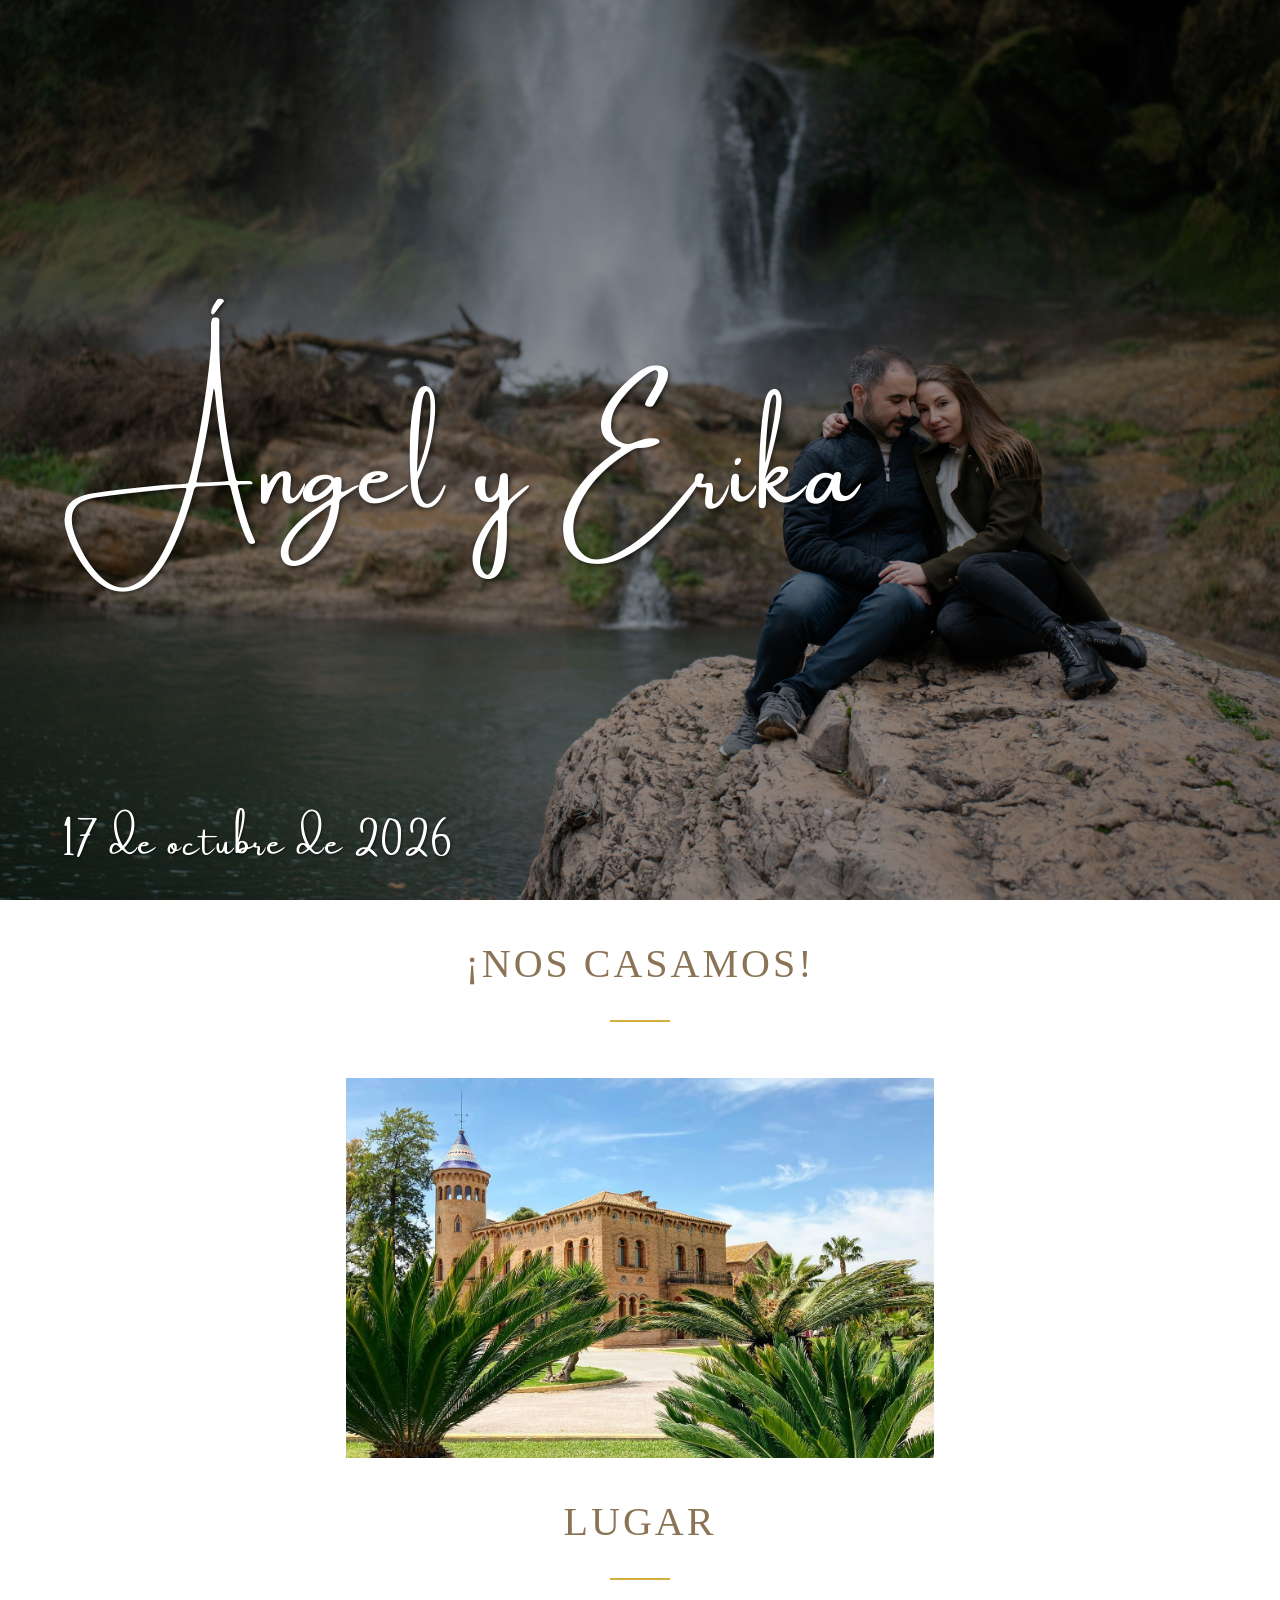
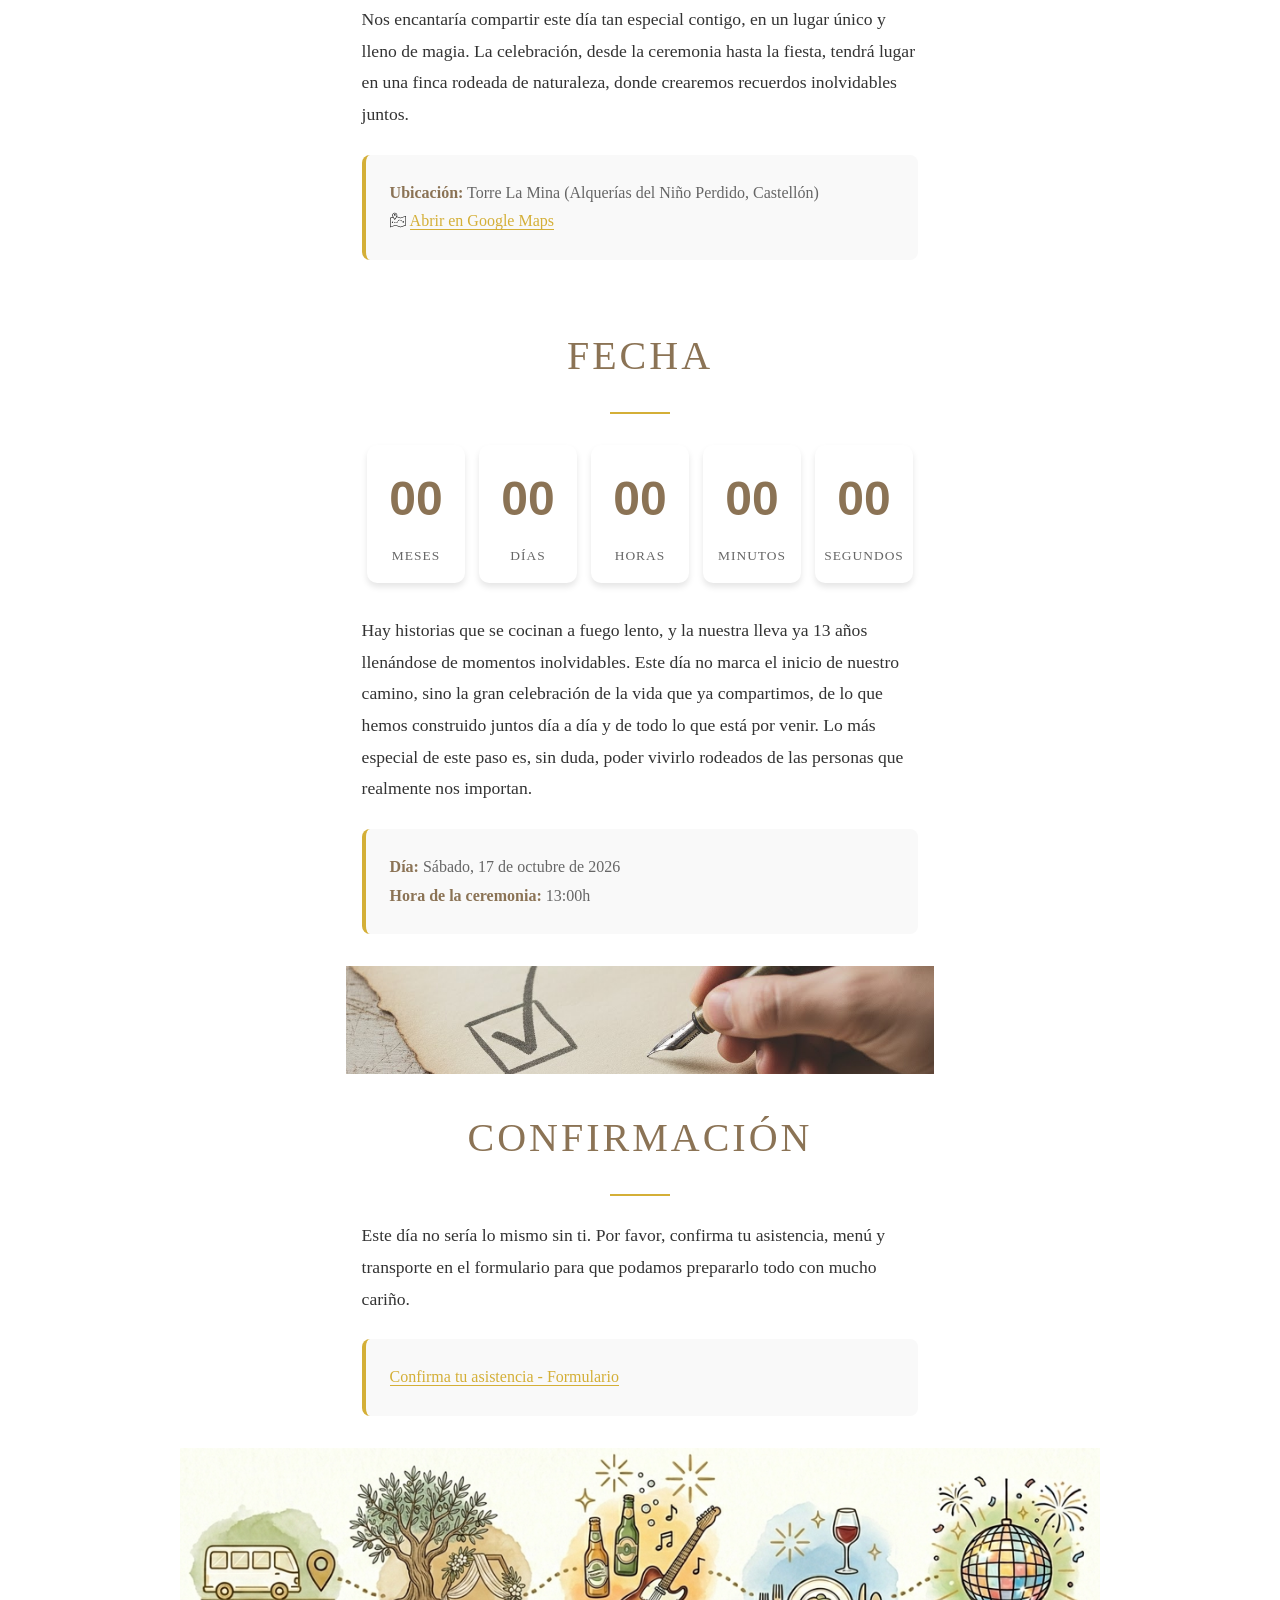
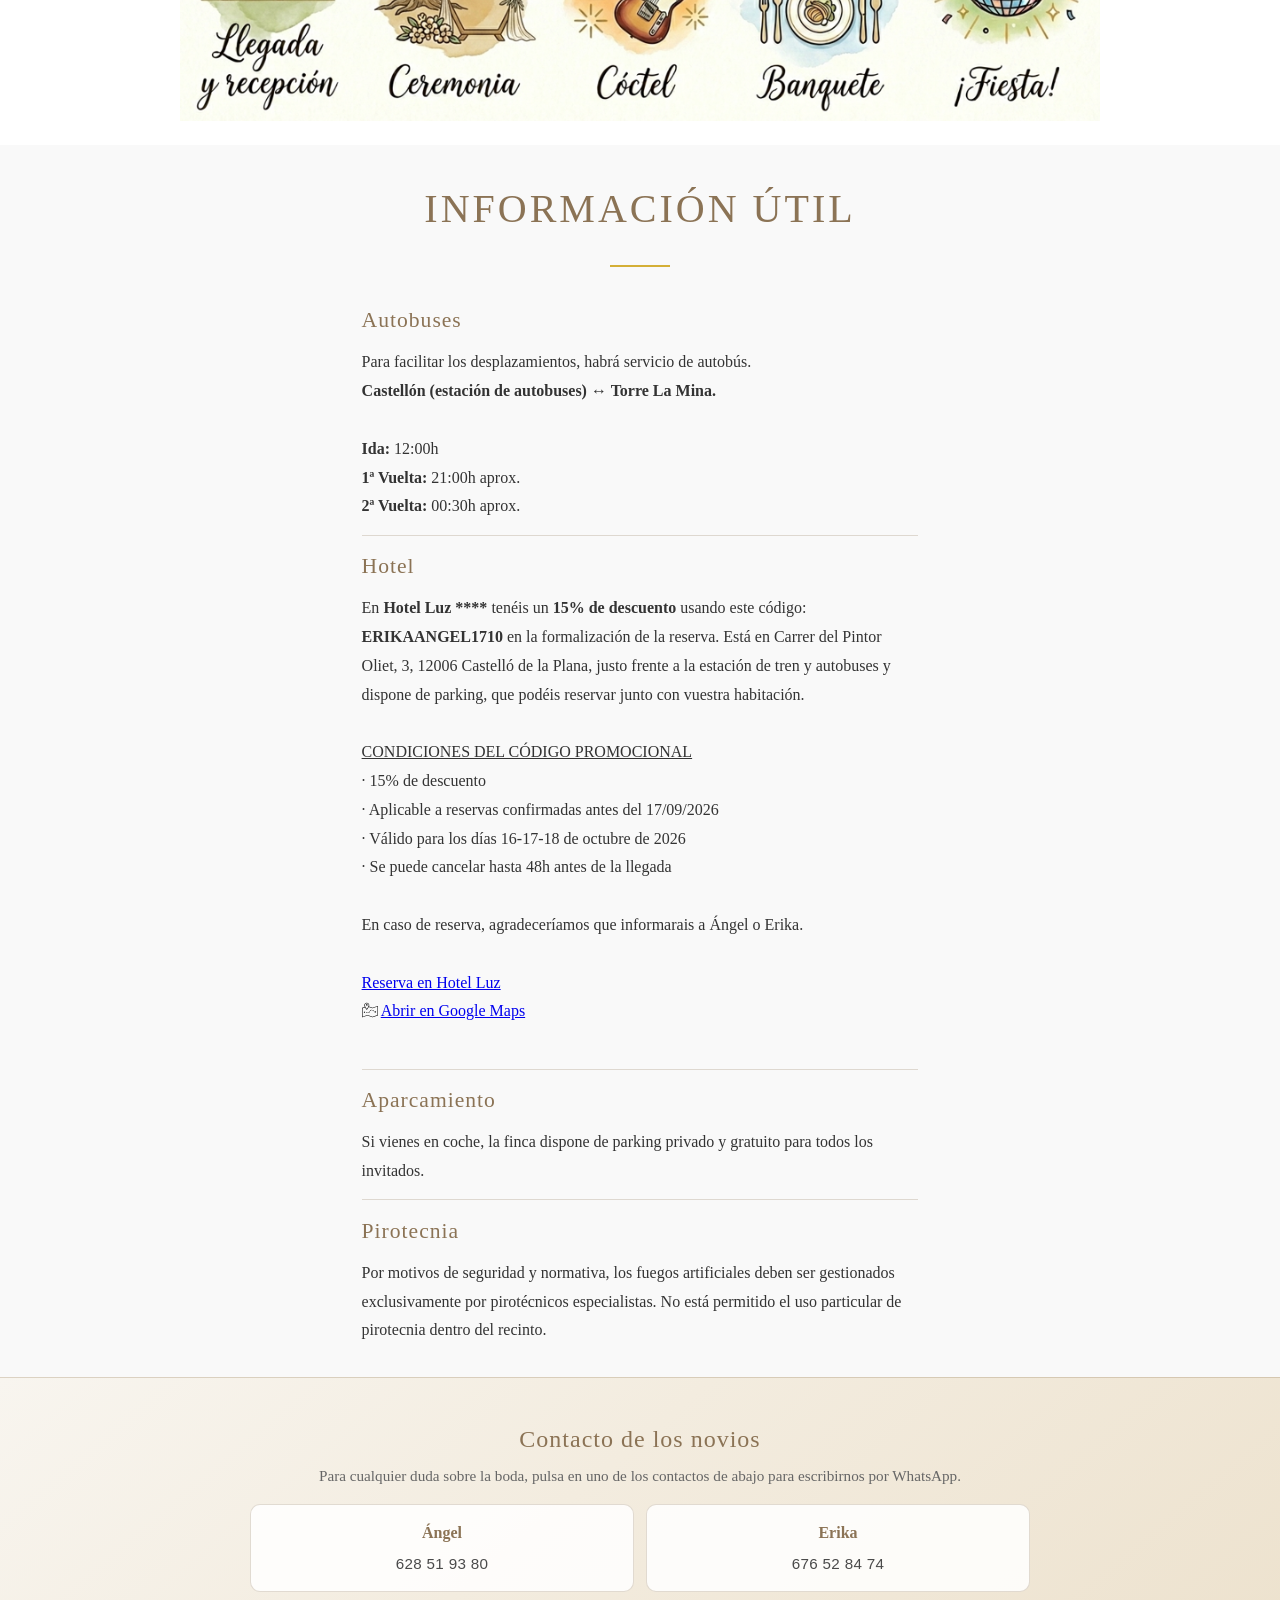
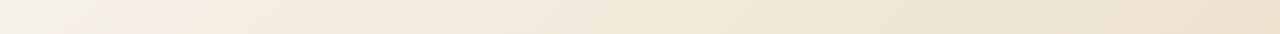
==== index.html @ aa4630d5 "Add agenda image section to index.html, update styles for layout consistency, and include new image " ====
<!DOCTYPE html>
<html lang="es">
<head>
    <meta charset="UTF-8">
    <meta name="viewport" content="width=device-width, initial-scale=1.0">
    <meta name="description" content="Boda de Ángel y Erika - 17 de octubre de 2026">
    <title>Ángel y Erika - Nuestra Boda</title>
    <link rel="stylesheet" href="styles.css">
    <meta name="robots" content="noindex, nofollow">
</head>
<body>
    <!-- Pantalla de bienvenida (solo móviles) -->
    <div id="welcome-overlay" role="presentation" aria-label="Abrir invitación">
        <div class="welcome-book">
            <div class="welcome-book-left"></div>
            <div class="welcome-book-right"></div>
            <div class="welcome-book-hint">Toca para abrir</div>
            <div class="welcome-tap-indicator" aria-hidden="true">
                <span class="welcome-tap-indicator-icon">☝</span>
            </div>
        </div>
    </div>

    <!-- Cabecera con foto de novios -->
    <header class="hero">
        <div class="hero-image">
            <div class="hero-overlay"></div>
            <div class="hero-content">
                <h1 class="hero-names">Ángel y Erika</h1>
                <p class="hero-date">17 de octubre de 2026</p>
            </div>
        </div>
    </header>

    <section class="info-section centered-section">
        <div class="section-content">
            <h2 class="section-title">¡NOS CASAMOS!</h2>
            <hr class="section-divider">
        </div>
    </section>

    <!-- Imagen del lugar bajo el contador -->
    <section class="standalone-image-section">
        <div class="section-image">
            <img src="images/lugar.jpg" alt="Lugar de la celebración">
        </div>
    </section>

    <!-- Sección Lugar -->
    <section class="info-section centered-section">
        <div class="section-content">
            <h2 class="section-title">Lugar</h2>
            <hr class="section-divider">
            <p class="section-text">
                Nos encantaría compartir este día tan especial contigo, en un lugar único y lleno de magia. 
                La celebración, desde la ceremonia hasta la fiesta, tendrá lugar en una finca rodeada de naturaleza, donde crearemos 
                recuerdos inolvidables juntos.
            </p>
            <p class="section-details">
                <strong>Ubicación:</strong> Torre La Mina (Alquerías del Niño Perdido, Castellón)<br>
                <img src="images/ubi_icon.svg" alt="Cómo llegar" class="map-icon"> <a href="https://maps.app.goo.gl/XUp2CwsWqKUNVGP26" target="_blank" rel="noopener noreferrer" class="map-link">Abrir en Google Maps</a>
            </p>
        </div>
    </section>

    <!-- Sección Fecha -->
    <section class="info-section reverse centered-section">
        <div class="section-content">
            <h2 class="section-title">Fecha</h2>
            <hr class="section-divider">
            <div class="countdown-section">
                <div class="countdown-container">
                    <div class="countdown-item">
                        <span class="countdown-number" id="months">00</span>
                        <span class="countdown-label">Meses</span>
                    </div>
                    <div class="countdown-item">
                        <span class="countdown-number" id="days">00</span>
                        <span class="countdown-label">Días</span>
                    </div>
                    <div class="countdown-item">
                        <span class="countdown-number" id="hours">00</span>
                        <span class="countdown-label">Horas</span>
                    </div>
                    <div class="countdown-item">
                        <span class="countdown-number" id="minutes">00</span>
                        <span class="countdown-label">Minutos</span>
                    </div>
                    <div class="countdown-item">
                        <span class="countdown-number" id="seconds">00</span>
                        <span class="countdown-label">Segundos</span>
                    </div>
                </div>
            </div>
            <p class="section-text">
                Hay historias que se cocinan a fuego lento, y la nuestra lleva ya 13 años llenándose de momentos inolvidables. Este día no marca el inicio de nuestro camino, sino la gran celebración de la vida que ya compartimos, de lo que hemos construido juntos día a día y de todo lo que está por venir. Lo más especial de este paso es, sin duda, poder vivirlo rodeados de las personas que realmente nos importan.
            </p>
            <p class="section-details">
                <strong>Día:</strong> Sábado, 17 de octubre de 2026<br>
                <strong>Hora de la ceremonia:</strong> 13:00h<br>
            </p>
        </div>
    </section>

    <!-- Banner de confirmación -->
    <section class="confirm-banner-section">
        <div class="confirm-banner-image">
            <img src="images/confirmacion.jpg" alt="Imagen de confirmación">
        </div>
    </section>

    <!-- Sección Confirmación -->
    <section class="info-section centered-section">
        <div class="section-content">
            <h2 class="section-title">Confirmación</h2>
            <hr class="section-divider">
            <p class="section-text">Este día no sería lo mismo sin ti. Por favor, confirma tu asistencia, menú y transporte en el formulario para que podamos prepararlo todo con mucho cariño.
            </p>
            <p class="section-details">
                <a href="https://forms.gle/J6Jb4pnh2gLP8Bbu5" target="_blank" rel="noopener noreferrer" class="form-link">Confirma tu asistencia - Formulario</a><br>
            </p>
        </div>
    </section>

    <section class="agenda-image-section">
        <div class="agenda-image-wrapper">
            <img src="images/agenda-del-dia-resized.png" alt="Agenda del día de la boda">
        </div>
    </section>

    <!-- Sección Información Útil -->
    <section class="info-section reverse info-useful-section centered-section">
        <div class="section-content">
            <h2 class="section-title">Información Útil</h2>
            <hr class="section-divider">
            <div class="info-useful-container">
                <div class="info-useful-list">
                    <div class="info-useful-item">
                        <h3 class="info-useful-title">Autobuses</h3>
                        <p class="info-useful-text">
                            Para facilitar los desplazamientos, habrá servicio de autobús.<br>
                            <strong>Castellón (estación de autobuses) ↔ Torre La Mina.</strong><br>
                            <br>
                            <strong>Ida:</strong> 12:00h<br>
                            <strong>1ª Vuelta:</strong> 21:00h aprox.<br>
                            <strong>2ª Vuelta:</strong> 00:30h aprox.
                        </p>
                    </div>
                    <div class="info-useful-item">
                        <h3 class="info-useful-title">Hotel</h3>
                        <p class="info-useful-text">
                            En <strong>Hotel Luz ****</strong> tenéis un <strong>15% de descuento</strong> usando este código: <strong>ERIKAANGEL1710</strong> en la formalización de la reserva. Está en Carrer del Pintor Oliet, 3, 12006 Castelló de la Plana, justo frente a la estación de tren y autobuses y dispone de parking, que podéis reservar junto con vuestra habitación.<br><br>
                            <u>CONDICIONES DEL CÓDIGO PROMOCIONAL</u><br>
                            · 15% de descuento<br>
                            · Aplicable a reservas confirmadas antes del 17/09/2026<br>
                            · Válido para los días 16-17-18 de octubre de 2026<br>
                            · Se puede cancelar hasta 48h antes de la llegada<br><br>
                            
                            En caso de reserva, agradeceríamos que informarais a Ángel o Erika.
                            <br><br>
                            <a href="https://www.hotelluz.com/es" target="_blank" rel="noopener noreferrer" class="map-link">Reserva en Hotel Luz</a><br>
                            <img src="images/ubi_icon.svg" alt="Ubicación" class="map-icon"> <a href="https://www.google.com/maps/search/?api=1&amp;query=Hotel+Luz+Castell%C3%B3n" target="_blank" rel="noopener noreferrer" class="map-link">Abrir en Google Maps</a><br><br>
                            
                        </p>
                    </div>
                    <div class="info-useful-item">
                        <h3 class="info-useful-title">Aparcamiento</h3>
                        <p class="info-useful-text">
                            Si vienes en coche, la finca dispone de parking privado y gratuito para todos los invitados.
                        </p>
                    </div>
                    <div class="info-useful-item">
                        <h3 class="info-useful-title">Pirotecnia</h3>
                        <p class="info-useful-text">
                            Por motivos de seguridad y normativa, los fuegos artificiales deben ser gestionados exclusivamente por pirotécnicos especialistas. No está permitido el uso particular de pirotecnia dentro del recinto.
                        </p>
                    </div>
                </div>
            </div>
        </div>
    </section>

    <!-- Sección Regalos -->
    <section class="info-section gifts-section">
        <div class="section-image">
            <img src="images/regalos.jpg" alt="Detalle para los novios">
        </div>
        <div class="section-content">
            <div class="gifts-container">
                <h2 class="section-title">Un detalle</h2>
                <hr class="section-divider">
                <p class="gifts-text">
                    Vuestra presencia es nuestro mayor regalo y lo único que deseamos es celebrar este día con vosotros. 
                    No obstante, si deseáis tener un detalle con nosotros, podéis hacerlo en la siguiente cuenta:
                </p>
                <div class="bank-info">
                    <div class="iban-container">
                        <span class="iban-label">IBAN:</span>
                        <span class="iban-value" id="iban">ES00 0000 0000 0000 0000 0000</span>
                        <button class="copy-btn" id="copyBtn" aria-label="Copiar IBAN al portapapeles">
                            <span class="copy-icon">📋</span>
                            <span class="copy-text">Copiar</span>
                        </button>
                    </div>
                    <p class="copy-feedback" id="copyFeedback"></p>
                </div>
            </div>
        </div>
    </section>

    <!-- Pie de página -->
    <footer class="footer">
        <div class="footer-content">
            <p class="footer-title">Contacto de los novios</p>
            <p class="footer-subtitle">Para cualquier duda sobre la boda, pulsa en uno de los contactos de abajo para escribirnos por WhatsApp.</p>
            <div class="footer-contacts">
                <a class="footer-contact" href="https://wa.me/34628519380" target="_blank" rel="noopener noreferrer" aria-label="Escribir por WhatsApp a Ángel al 628 51 93 80">
                    <span class="footer-contact-name">Ángel</span>
                    <span class="footer-contact-phone">628 51 93 80</span>
                </a>
                <a class="footer-contact" href="https://wa.me/34676528474" target="_blank" rel="noopener noreferrer" aria-label="Escribir por WhatsApp a Erika al 676 52 84 74">
                    <span class="footer-contact-name">Erika</span>
                    <span class="footer-contact-phone">676 52 84 74</span>
                </a>
            </div>
        </div>
    </footer>

    <script src="script.js"></script>
</body>
</html>
---- styles.css ----
@font-face {
    font-family: 'Amsterdam One';
    src: url('fonts/Amsterdam One 400.ttf') format('truetype');
    font-weight: 400;
    font-style: normal;
    font-display: swap;
}

* {
    margin: 0;
    padding: 0;
    box-sizing: border-box;
}

:root {
    --primary-color: #d4af37;
    --secondary-color: #8b7355;
    --text-color: #333;
    --light-text: #666;
    --white: #ffffff;
    --overlay: rgba(0, 0, 0, 0.4);
    --content-region-width: min(46vw, 760px);
}

body {
    font-family: 'Georgia', 'Times New Roman', serif;
    color: var(--text-color);
    line-height: 1.6;
    overflow-x: hidden;
}

/* Hero Section */
.hero {
    width: 100%;
    height: 100vh;
    position: relative;
    overflow: hidden;
}

.hero-image {
    width: 100%;
    height: 100%;
    background-image: url('images/novios2.jpg');
    background-size: cover;
    background-position: center;
    background-repeat: no-repeat;
    position: relative;
    filter: none;
}

.hero-overlay {
    position: absolute;
    top: 0;
    left: 0;
    width: 100%;
    height: 100%;
    background: var(--overlay);
    z-index: 1;
}

.hero-content {
    position: absolute;
    top: 0;
    left: 0;
    width: 100%;
    height: 100%;
    z-index: 2;
    color: var(--white);
}

.hero-names {
    font-family: 'Amsterdam One', 'Georgia', serif;
    font-size: 5rem;
    font-weight: 400;
    letter-spacing: 4px;
    text-transform: none;
    text-shadow: 2px 2px 4px rgba(0, 0, 0, 0.5);
    white-space: nowrap;
    line-height: 1.1;
    /* Centrado vertical, alineado a la izquierda */
    position: absolute;
    top: 50%;
    left: 5%;
    transform: translateY(-50%);
}

.hero-date {
    font-family: 'Amsterdam One', 'Georgia', serif;
    font-size: 2rem;
    letter-spacing: 2px;
    font-weight: 400;
    text-shadow: 1px 1px 3px rgba(0, 0, 0, 0.5);
    line-height: 1.2;
    /* Esquina inferior izquierda */
    position: absolute;
    bottom: 5%;
    left: 5%;
}

/* Countdown Section */
.countdown-section {
    background: var(--white);
    padding: 0.4rem 0.35rem 2rem;
    text-align: center;
}

.countdown-container {
    display: flex;
    justify-content: center;
    align-items: center;
    flex-wrap: wrap;
    gap: 1.5rem;
    max-width: 1200px;
    margin: 0 auto;
}

.countdown-item {
    display: flex;
    flex-direction: column;
    align-items: center;
    min-width: 80px;
    padding: 1rem;
    background: var(--white);
    border-radius: 10px;
    box-shadow: 0 4px 6px rgba(0, 0, 0, 0.1);
}

.countdown-number {
    font-size: 2.5rem;
    font-weight: bold;
    color: var(--secondary-color);
    font-family: 'Arial', sans-serif;
    display: block;
    margin-bottom: 0.5rem;
}

.countdown-label {
    font-size: 0.84rem;
    color: var(--light-text);
    text-transform: uppercase;
    letter-spacing: 1px;
}

.standalone-image-section {
    background: var(--white);
    display: flex;
    justify-content: center;
    padding: 0 1rem;
}

.standalone-image-section .section-image {
    width: min(100%, 920px);
    height: 340px;
}

.agenda-image-section {
    background: var(--white);
    display: flex;
    justify-content: center;
    padding: 0 1rem 1.5rem;
}

.agenda-image-wrapper {
    width: min(100%, 920px);
}

.agenda-image-wrapper img {
    width: 100%;
    height: auto;
    display: block;
}

.confirm-banner-section {
    background: var(--white);
    display: flex;
    justify-content: center;
    padding: 0 1rem;
}

.confirm-banner-image {
    width: min(100%, 920px);
    height: 96px;
    overflow: hidden;
}

.confirm-banner-image img {
    width: 100%;
    height: 100%;
    object-fit: cover;
    object-position: center 54%;
}

/* Info Sections */
.info-section {
    display: flex;
    flex-direction: column;
    min-height: auto;
    background: var(--white);
}

.info-section.reverse {
    /* En móvil queremos siempre imagen primero y texto después.
       El efecto inverso solo se aplicará en pantallas grandes (ver media query). */
    flex-direction: column;
}

.section-image {
    width: 100%;
    height: 400px;
    overflow: hidden;
    position: relative;
}

.section-image img {
    width: 100%;
    height: 100%;
    object-fit: cover;
    transition: transform 0.3s ease;
}

.section-image:hover img {
    transform: scale(1.05);
}

.section-image-fecha {
    width: min(100%, 400px);
    aspect-ratio: 1 / 1;
    height: auto;
    margin: 0 auto;
}

.section-image-fecha img {
    object-position: center bottom;
}

.section-content {
    padding: 1.75rem 1.5rem;
    max-width: 800px;
    margin: 0 auto;
    width: 100%;
}

.centered-section {
    min-height: auto;
}

.centered-section .section-content {
    width: 100%;
    max-width: 920px;
}

.section-divider {
    width: 60px;
    height: 2px;
    border: none;
    background: var(--primary-color);
    margin: 0 auto 1.5rem auto;
}

.section-title {
    font-size: 2.5rem;
    color: var(--secondary-color);
    margin-bottom: 1.5rem;
    text-align: center;
    font-weight: 300;
    letter-spacing: 3px;
    text-transform: uppercase;
}

.section-text {
    font-size: 1.1rem;
    line-height: 1.8;
    color: var(--text-color);
    margin-bottom: 1.5rem;
    text-align: justify;
}

.section-details {
    font-size: 1rem;
    color: var(--light-text);
    line-height: 1.8;
    background: #f9f9f9;
    padding: 1.5rem;
    border-radius: 8px;
    border-left: 4px solid var(--primary-color);
}

.section-details strong {
    color: var(--secondary-color);
}

.section-details .map-link,
.section-details .form-link {
    color: var(--primary-color);
    text-decoration: none;
    font-weight: 500;
    border-bottom: 1px solid var(--primary-color);
    transition: color 0.3s ease, border-color 0.3s ease;
}

.section-details .map-link:hover,
.section-details .form-link:hover {
    color: var(--secondary-color);
    border-bottom-color: var(--secondary-color);
}

.map-icon {
    width: 1em;
    height: 1em;
    display: inline-block;
    vertical-align: -0.1em;
}

.form-icon {
    width: 1.2em;
    height: 1.2em;
    display: inline-block;
    vertical-align: -0.12em;
    margin-right: 0.3em;
}

.hotel-icon {
    width: 1.2em;
    height: 1.2em;
    display: inline-block;
    vertical-align: -0.1em;
    margin-right: 0.3em;
}

/* Información Útil Section */
/* Información Útil Section */
.info-section.info-useful-section {
    background: #f9f9f9;
}

.info-useful-container {
    max-width: 100%;
    margin: 0 auto;
}

.info-useful-list {
    display: flex;
    flex-direction: column;
    gap: 0.85rem;
    margin-top: 0.75rem;
}

.info-useful-item {
    padding: 0 0 0.85rem 0;
    border-bottom: 1px solid rgba(139, 115, 85, 0.25);
}

.info-useful-item:last-child {
    border-bottom: none;
    padding-bottom: 0;
}

.info-useful-title {
    font-size: 1.35rem;
    color: var(--secondary-color);
    margin-bottom: 0.65rem;
    font-weight: 400;
    letter-spacing: 1px;
}

.info-useful-text {
    font-size: 1rem;
    line-height: 1.8;
    color: var(--text-color);
}

/* Regalos Section - Ocultada de momento (quitar display:none para mostrar) */
.info-section.gifts-section {
    display: none !important;
    background: var(--white);
}

.gifts-container {
    max-width: 800px;
    margin: 0 auto;
    text-align: center;
}

.gifts-section .section-divider {
    margin-bottom: 2rem;
}

.gifts-text {
    font-size: 1.1rem;
    line-height: 1.8;
    color: var(--text-color);
    margin-bottom: 2.5rem;
    text-align: justify;
}

.bank-info {
    background: #f9f9f9;
    padding: 2rem;
    border-radius: 8px;
    border-left: 4px solid var(--primary-color);
}

.iban-container {
    display: flex;
    flex-wrap: wrap;
    align-items: center;
    justify-content: center;
    gap: 1rem;
    margin-bottom: 1rem;
}

.iban-label {
    font-size: 1rem;
    color: var(--light-text);
    font-weight: 500;
}

.iban-value {
    font-size: 1.2rem;
    font-family: 'Courier New', monospace;
    color: var(--secondary-color);
    font-weight: 600;
    letter-spacing: 1px;
    padding: 0.5rem 1rem;
    background: var(--white);
    border-radius: 4px;
    border: 1px solid #e0e0e0;
}

.copy-btn {
    display: flex;
    align-items: center;
    gap: 0.5rem;
    padding: 0.6rem 1.2rem;
    background: var(--primary-color);
    color: var(--white);
    border: none;
    border-radius: 6px;
    font-size: 0.9rem;
    font-weight: 500;
    cursor: pointer;
    transition: background 0.3s ease, transform 0.2s ease;
    font-family: 'Georgia', serif;
}

.copy-btn:hover {
    background: var(--secondary-color);
    transform: scale(1.05);
}

.copy-btn:active {
    transform: scale(0.98);
}

.copy-icon {
    font-size: 1rem;
}

.copy-text {
    font-size: 0.9rem;
}

.copy-feedback {
    font-size: 0.9rem;
    color: var(--secondary-color);
    margin-top: 0.5rem;
    min-height: 1.5rem;
    font-style: italic;
}

.copy-feedback.show {
    animation: fadeIn 0.3s ease;
}

@keyframes fadeIn {
    from {
        opacity: 0;
        transform: translateY(-5px);
    }
    to {
        opacity: 1;
        transform: translateY(0);
    }
}

/* Footer */
.footer {
    background: linear-gradient(140deg, #f8f5ef 0%, #f3ecdf 45%, #ede2ce 100%);
    color: #4c3f2b;
    text-align: center;
    padding: 2.2rem 1.2rem;
    border-top: 1px solid rgba(139, 115, 85, 0.25);
}

.footer-content {
    max-width: 780px;
    margin: 0 auto;
}

.footer-title {
    font-size: 1.5rem;
    letter-spacing: 1px;
    color: var(--secondary-color);
    margin-bottom: 0.35rem;
    font-weight: 500;
}

.footer-subtitle {
    font-size: 0.95rem;
    color: var(--light-text);
    margin-bottom: 1rem;
}

.footer-contacts {
    display: grid;
    grid-template-columns: 1fr;
    gap: 0.75rem;
}

.footer-contact {
    display: flex;
    align-items: center;
    justify-content: space-between;
    gap: 1rem;
    padding: 0.75rem 1rem;
    border-radius: 10px;
    border: 1px solid rgba(139, 115, 85, 0.25);
    background: rgba(255, 255, 255, 0.85);
    text-decoration: none;
    color: inherit;
    transition: transform 0.25s ease, box-shadow 0.25s ease, border-color 0.25s ease;
}

.footer-contact:hover {
    transform: translateY(-2px);
    box-shadow: 0 8px 18px rgba(0, 0, 0, 0.08);
    border-color: rgba(212, 175, 55, 0.75);
}

.footer-contact-name {
    font-size: 1rem;
    font-weight: 600;
    color: var(--secondary-color);
}

.footer-contact-phone {
    font-family: 'Arial', sans-serif;
    font-size: 0.95rem;
    letter-spacing: 0.3px;
    color: #4a4a4a;
}

/* Responsive Design */
@media (min-width: 768px) {
    .hero-names {
        font-size: 6rem;
        letter-spacing: 4px;
    }

    .hero-date {
        font-size: 2.2rem;
    }

    .countdown-container {
        flex-wrap: nowrap;
        gap: 0.9rem;
    }

    .countdown-number {
        font-size: 3rem;
    }

    .countdown-item {
        flex: 1 1 0;
        min-width: 0;
        padding: 1rem 0.6rem;
    }

    .standalone-image-section .section-image {
        width: var(--content-region-width);
        height: 380px;
    }

    .info-section {
        flex-direction: row;
        min-height: auto;
    }

    .info-section.reverse {
        flex-direction: row-reverse;
    }

    .centered-section,
    .centered-section.reverse {
        flex-direction: column;
        align-items: center;
    }

    .section-image {
        width: 50%;
        height: 600px;
    }

    .section-image-fecha {
        width: min(100%, 600px);
    }

    .section-content {
        width: 50%;
        padding: 2rem 1.5rem;
        display: flex;
        flex-direction: column;
        justify-content: center;
    }

    .centered-section .section-content {
        width: 100%;
        max-width: var(--content-region-width);
        padding: 2rem 1rem;
    }

    .confirm-banner-image {
        width: var(--content-region-width);
        height: 108px;
    }

    .section-divider {
        margin-left: 0;
        margin-right: 0;
    }

    .section-title {
        text-align: left;
    }

    .section-text {
        text-align: left;
    }

    .centered-section .section-divider {
        margin-left: auto;
        margin-right: auto;
    }

    .centered-section .section-title {
        text-align: center;
    }

    .centered-section .section-text,
    .centered-section .section-details,
    .centered-section .info-useful-text {
        text-align: left;
    }

    .gifts-text {
        text-align: center;
    }

    .iban-container {
        flex-wrap: nowrap;
    }

    .footer {
        padding: 2.6rem 1.6rem;
    }

    .footer-contacts {
        grid-template-columns: repeat(2, minmax(220px, 1fr));
    }

    .footer-contact {
        flex-direction: column;
        justify-content: center;
        text-align: center;
        min-height: 88px;
        gap: 0.35rem;
    }
}

@media (max-width: 480px) {
    .hero-image {
        background-image: url('images/PortadaMovil.jpg');
        background-position: center top;
    }

    .hero-names {
        font-size: 2.4rem;
        letter-spacing: 2px;
        white-space: normal;
        text-align: center;
        top: 8%;
        bottom: auto;
        left: 50%;
        transform: translateX(-50%);
        width: 90%;
    }

    .hero-date {
        font-size: 1.4rem;
        letter-spacing: 1px;
        text-align: center;
        left: 50%;
        transform: translateX(-50%);
        top: calc(8% + 3.5rem + 2rem);
        bottom: auto;
        white-space: nowrap;
    }

    .countdown-container {
        flex-wrap: nowrap;
        gap: 0.45rem;
        align-items: stretch;
    }

    .countdown-item {
        flex: 1 1 0;
        min-width: 0;
        padding: 0.75rem 0.35rem;
    }

    .countdown-number {
        font-size: 1.95rem;
        margin-bottom: 0.35rem;
        line-height: 1;
    }

    .countdown-label {
        font-size: 0.62rem;
        letter-spacing: 0.5px;
    }

    .section-content {
        padding: 1.3rem 1rem;
    }

    .section-title {
        font-size: 2rem;
    }

    .section-text {
        font-size: 1rem;
    }

    .standalone-image-section .section-image {
        height: 230px;
    }

    .confirm-banner-image {
        height: 82px;
    }

    .section-image-confirmacion img {
        transform: scaleY(1.18);
        transform-origin: center top;
    }

    .info-useful-section {
        padding: 0;
    }

    .info-useful-title {
        font-size: 1.25rem;
    }

    .gifts-section {
        padding: 3rem 1.5rem;
    }

    .gifts-text {
        font-size: 1rem;
    }

    .iban-container {
        flex-direction: column;
        align-items: stretch;
    }

    .iban-value {
        font-size: 0.95rem;
        text-align: center;
        word-break: break-all;
        padding: 0.4rem 0.8rem;
    }

    .copy-btn {
        width: 100%;
        justify-content: center;
    }

    .footer {
        padding: 2rem 0.9rem;
    }

    .footer-title {
        font-size: 1.3rem;
    }

    .footer-subtitle {
        font-size: 0.9rem;
        margin-bottom: 0.75rem;
    }

    .footer-contact {
        flex-direction: column;
        align-items: center;
        text-align: center;
        gap: 0.2rem;
    }
}

/* Placeholder para imágenes faltantes */
.section-image img[src*="images/"] {
    background: linear-gradient(135deg, #e0e0e0 0%, #f5f5f5 100%);
}

/* ===== Pantalla de bienvenida (solo móviles) ===== */
#welcome-overlay {
    display: none;
}

@media (max-width: 768px) {
    #welcome-overlay {
        display: flex;
        position: fixed;
        top: 0;
        left: 0;
        width: 100%;
        height: 100%;
        z-index: 99999;
        background-color: transparent;
        align-items: center;
        justify-content: center;
        cursor: pointer;
        overflow: hidden;
        opacity: 1;
        transition: opacity 0.7s ease;
        perspective: 1400px;
    }

    .welcome-book {
        position: relative;
        width: 100vw;
        height: 100vh;
        transform-style: preserve-3d;
        transition: transform 2.2s cubic-bezier(0.16, 0.82, 0.2, 1);
    }

    .welcome-book-left,
    .welcome-book-right {
        position: absolute;
        top: 0;
        width: 100%;
        height: 100%;
        border-radius: 10px;
        pointer-events: none;
    }

    /* Capa interior transparente para dejar ver la cabecera */
    .welcome-book-left {
        left: 0;
        background: transparent;
        box-shadow: none;
    }

    /* Portada completa que se abre desde el eje izquierdo */
    .welcome-book-right {
        left: 0;
        background-image: url('images/invitacionIntro.png');
        background-size: 100% auto;
        background-position: center center;
        background-repeat: no-repeat;
        transform-origin: left 58%;
        backface-visibility: hidden;
        transform: rotateY(0deg) rotateX(0deg);
        transition: box-shadow 2.8s ease, filter 2.8s ease;
        box-shadow: 0 14px 30px rgba(0, 0, 0, 0.2);
        filter: brightness(1) contrast(1.01) saturate(1.02);
        overflow: hidden;
        will-change: transform, box-shadow, filter;
    }

    .welcome-book-right::before {
        content: "";
        position: absolute;
        inset: 0;
        background:
            linear-gradient(90deg, rgba(15, 10, 6, 0.2) 0%, rgba(15, 10, 6, 0.08) 10%, rgba(255, 255, 255, 0) 30%),
            linear-gradient(130deg, rgba(255, 255, 255, 0.16) 0%, rgba(255, 255, 255, 0.04) 35%, rgba(0, 0, 0, 0) 60%);
        opacity: 0.34;
        transform-origin: left center;
        transition: opacity 2.8s ease;
        pointer-events: none;
    }

    .welcome-book-right::after {
        content: "";
        position: absolute;
        top: 0;
        left: 0;
        width: 46%;
        height: 100%;
        background: linear-gradient(90deg, rgba(0, 0, 0, 0.24), rgba(0, 0, 0, 0));
        opacity: 0;
        transition: opacity 2.8s ease;
        pointer-events: none;
    }

    .welcome-book-hint {
        position: absolute;
        left: 50%;
        bottom: -3.2rem;
        transform: translateX(-50%);
        color: #4c4c4c;
        font-size: 0.95rem;
        letter-spacing: 1px;
        white-space: nowrap;
        text-shadow: none;
        animation: welcome-hint-pulse 1.6s ease-in-out infinite;
    }

    .welcome-tap-indicator {
        display: none;
        position: absolute;
        right: 0.25rem;
        bottom: 0.25rem;
        place-items: center;
        width: 3.1rem;
        height: 3.1rem;
        animation: tap-indicator-float 1.8s ease-in-out infinite;
        pointer-events: none;
        z-index: 6;
    }

    .welcome-tap-indicator-icon {
        position: relative;
        display: inline-flex;
        align-items: center;
        justify-content: center;
        transform-origin: 50% 90%;
        animation: tap-indicator-press 1.2s ease-in-out infinite;
        width: 2.25rem;
        height: 2.25rem;
        font-size: 2.25rem;
        line-height: 1;
        color: #000;
        font-family: "Segoe UI Symbol", "Noto Sans Symbols2", sans-serif;
        font-variant-emoji: text;
        filter: grayscale(1) contrast(1.15);
    }

    .welcome-tap-indicator-icon::after {
        content: "";
        position: absolute;
        left: 50%;
        top: 38%;
        width: 1.4rem;
        height: 1.4rem;
        border: 2px solid rgba(0, 0, 0, 0.35);
        border-radius: 50%;
        transform: translate(-50%, -50%) scale(0.55);
        animation: tap-indicator-ring 1.2s ease-out infinite;
    }

    @keyframes welcome-hint-pulse {
        0%, 100% {
            opacity: 0.7;
            transform: translateX(-50%) scale(1);
        }
        50% {
            opacity: 1;
            transform: translateX(-50%) scale(1.03);
        }
    }

    #welcome-overlay.welcome-overlay--opening .welcome-book-right {
        animation: page-fold-wave 3.35s linear forwards;
        box-shadow: -28px 16px 48px rgba(0, 0, 0, 0.2);
        filter: brightness(0.965) contrast(1.02) saturate(0.99);
    }

    #welcome-overlay.welcome-overlay--opening .welcome-book-right::before {
        opacity: 0.56;
        animation: page-fold-shimmer 3.35s linear forwards;
    }

    #welcome-overlay.welcome-overlay--opening .welcome-book-right::after {
        opacity: 0.58;
    }

    #welcome-overlay.welcome-overlay--opening .welcome-book {
        transform: scale(1.018) translateY(0.25%);
    }

    #welcome-overlay.welcome-overlay--opening .welcome-book-hint {
        opacity: 0;
        transition: opacity 0.35s ease;
    }

    #welcome-overlay.welcome-overlay--opening .welcome-tap-indicator {
        opacity: 0;
        transform: translateY(8px) scale(0.92);
        transition: opacity 0.28s ease, transform 0.28s ease;
    }

    #welcome-overlay.welcome-overlay--hiding {
        opacity: 0;
    }

    body.welcome-overlay-visible {
        overflow: hidden;
    }

    @keyframes page-fold-wave {
        0% {
            transform: translateZ(0) perspective(1800px) rotateY(0deg) rotateX(0deg) rotateZ(0deg) skewY(0deg);
        }
        6% {
            transform: translateZ(0) perspective(1800px) rotateY(-3deg) rotateX(0.08deg) rotateZ(-0.05deg) skewY(-0.03deg);
        }
        12% {
            transform: translateZ(0) perspective(1800px) rotateY(-8deg) rotateX(0.18deg) rotateZ(-0.12deg) skewY(-0.06deg);
        }
        18% {
            transform: translateZ(0) perspective(1800px) rotateY(-14deg) rotateX(0.28deg) rotateZ(-0.2deg) skewY(-0.09deg);
        }
        24% {
            transform: translateZ(0) perspective(1800px) rotateY(-21deg) rotateX(0.35deg) rotateZ(-0.26deg) skewY(-0.12deg);
        }
        30% {
            transform: translateZ(0) perspective(1800px) rotateY(-29deg) rotateX(0.46deg) rotateZ(-0.34deg) skewY(-0.16deg);
        }
        36% {
            transform: translateZ(0) perspective(1800px) rotateY(-37deg) rotateX(0.57deg) rotateZ(-0.42deg) skewY(-0.19deg);
        }
        44% {
            transform: translateZ(0) perspective(1800px) rotateY(-49deg) rotateX(0.68deg) rotateZ(-0.5deg) skewY(-0.22deg);
        }
        52% {
            transform: translateZ(0) perspective(1800px) rotateY(-62deg) rotateX(0.79deg) rotateZ(-0.58deg) skewY(-0.25deg);
        }
        60% {
            transform: translateZ(0) perspective(1800px) rotateY(-76deg) rotateX(0.9deg) rotateZ(-0.66deg) skewY(-0.29deg);
        }
        68% {
            transform: translateZ(0) perspective(1800px) rotateY(-90deg) rotateX(0.99deg) rotateZ(-0.74deg) skewY(-0.32deg);
        }
        76% {
            transform: translateZ(0) perspective(1800px) rotateY(-103deg) rotateX(1.07deg) rotateZ(-0.82deg) skewY(-0.35deg);
        }
        84% {
            transform: translateZ(0) perspective(1800px) rotateY(-114deg) rotateX(1.13deg) rotateZ(-0.89deg) skewY(-0.38deg);
        }
        92% {
            transform: translateZ(0) perspective(1800px) rotateY(-124deg) rotateX(1.18deg) rotateZ(-0.95deg) skewY(-0.4deg);
        }
        100% {
            transform: translateZ(0) perspective(1800px) rotateY(-132deg) rotateX(1.2deg) rotateZ(-1deg) skewY(-0.42deg);
        }
    }

    @keyframes tap-indicator-float {
        0%, 100% {
            transform: translateY(0);
        }
        50% {
            transform: translateY(-2px);
        }
    }

    @keyframes tap-indicator-press {
        0%, 100% {
            transform: translateY(0) scale(1);
        }
        35% {
            transform: translateY(2px) scale(0.92);
        }
        55% {
            transform: translateY(0) scale(1);
        }
    }

    @keyframes tap-indicator-ring {
        0% {
            opacity: 0;
            transform: translate(-50%, -50%) scale(0.5);
        }
        25% {
            opacity: 0.7;
        }
        100% {
            opacity: 0;
            transform: translate(-50%, -50%) scale(1.38);
        }
    }

    @keyframes page-fold-shimmer {
        0% {
            transform: translateX(0) scaleX(1);
            opacity: 0.3;
        }
        12% {
            transform: translateX(1.2%) scaleX(0.985);
            opacity: 0.34;
        }
        24% {
            transform: translateX(2.6%) scaleX(0.97);
            opacity: 0.38;
        }
        36% {
            transform: translateX(4%) scaleX(0.955);
            opacity: 0.43;
        }
        50% {
            transform: translateX(5.5%) scaleX(0.94);
            opacity: 0.48;
        }
        66% {
            transform: translateX(7%) scaleX(0.92);
            opacity: 0.52;
        }
        82% {
            transform: translateX(8.6%) scaleX(0.9);
            opacity: 0.55;
        }
        100% {
            transform: translateX(10%) scaleX(0.88);
            opacity: 0.56;
        }
    }
}
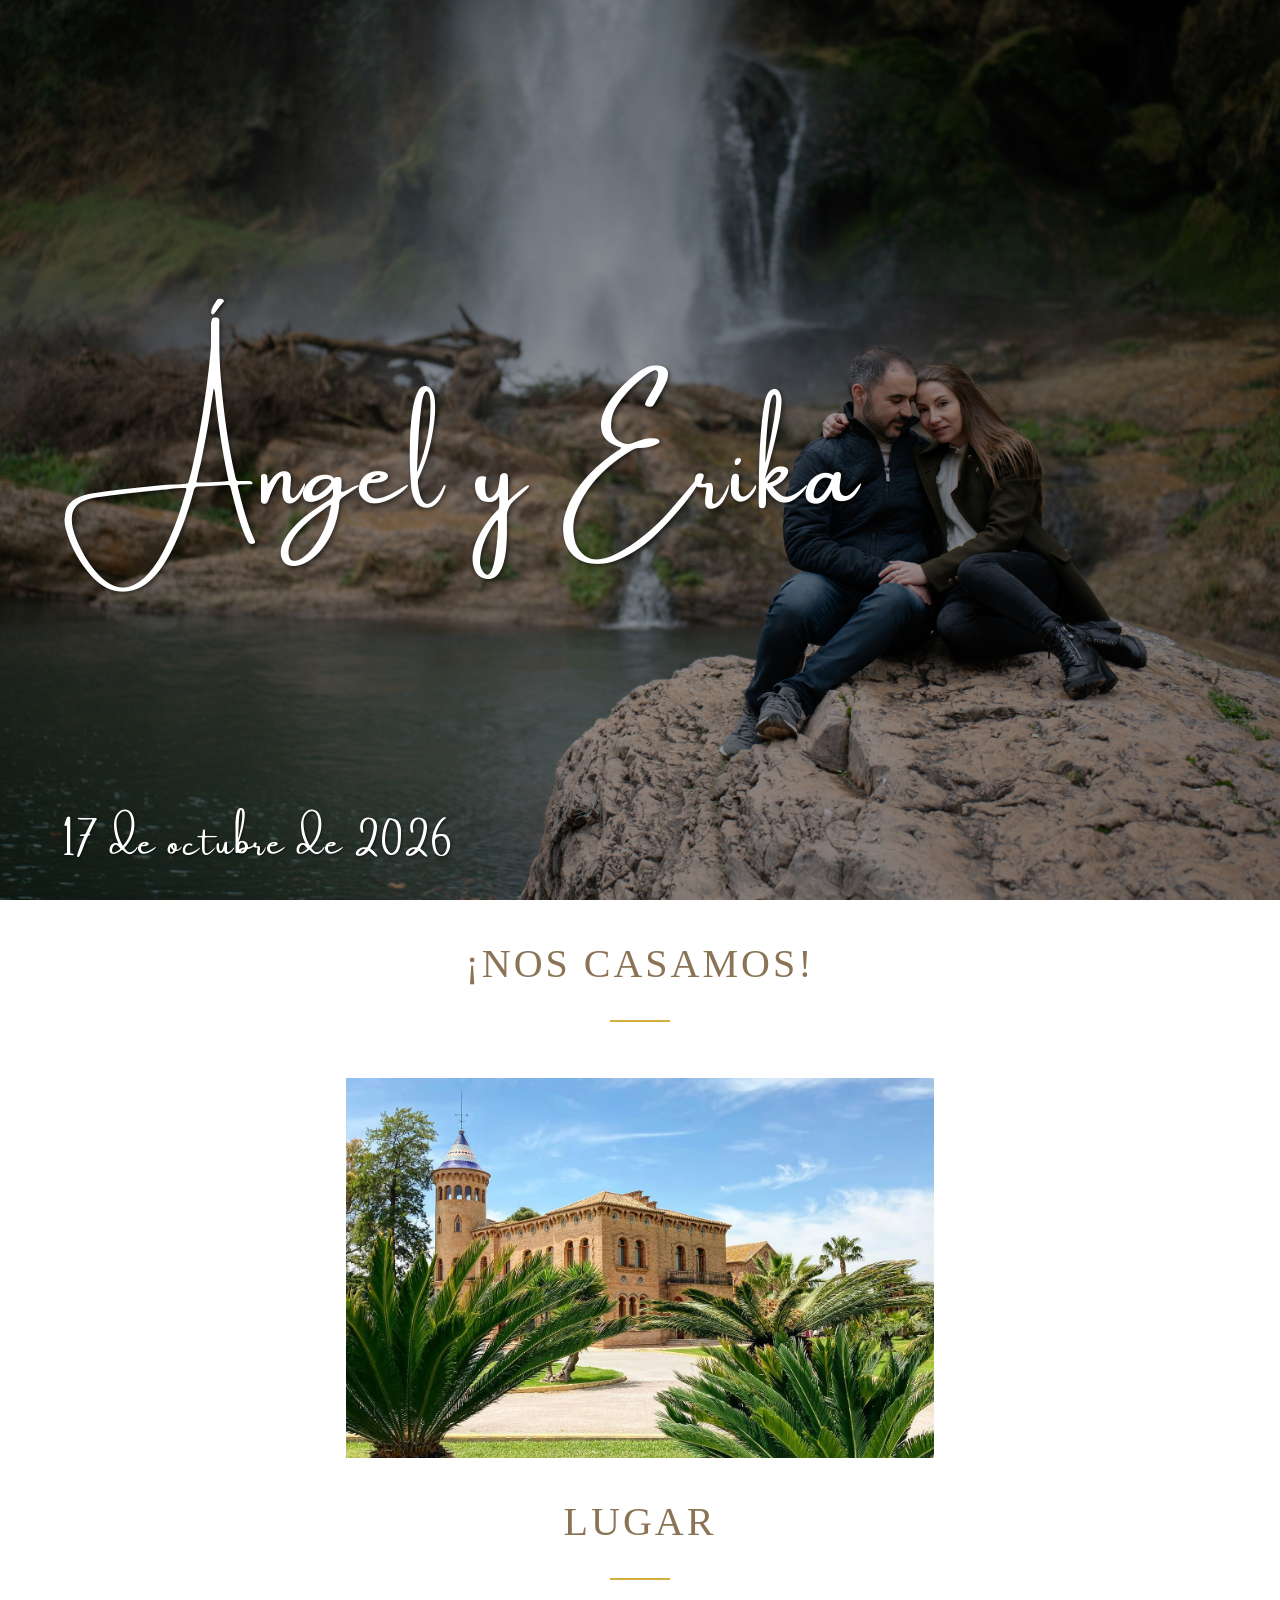
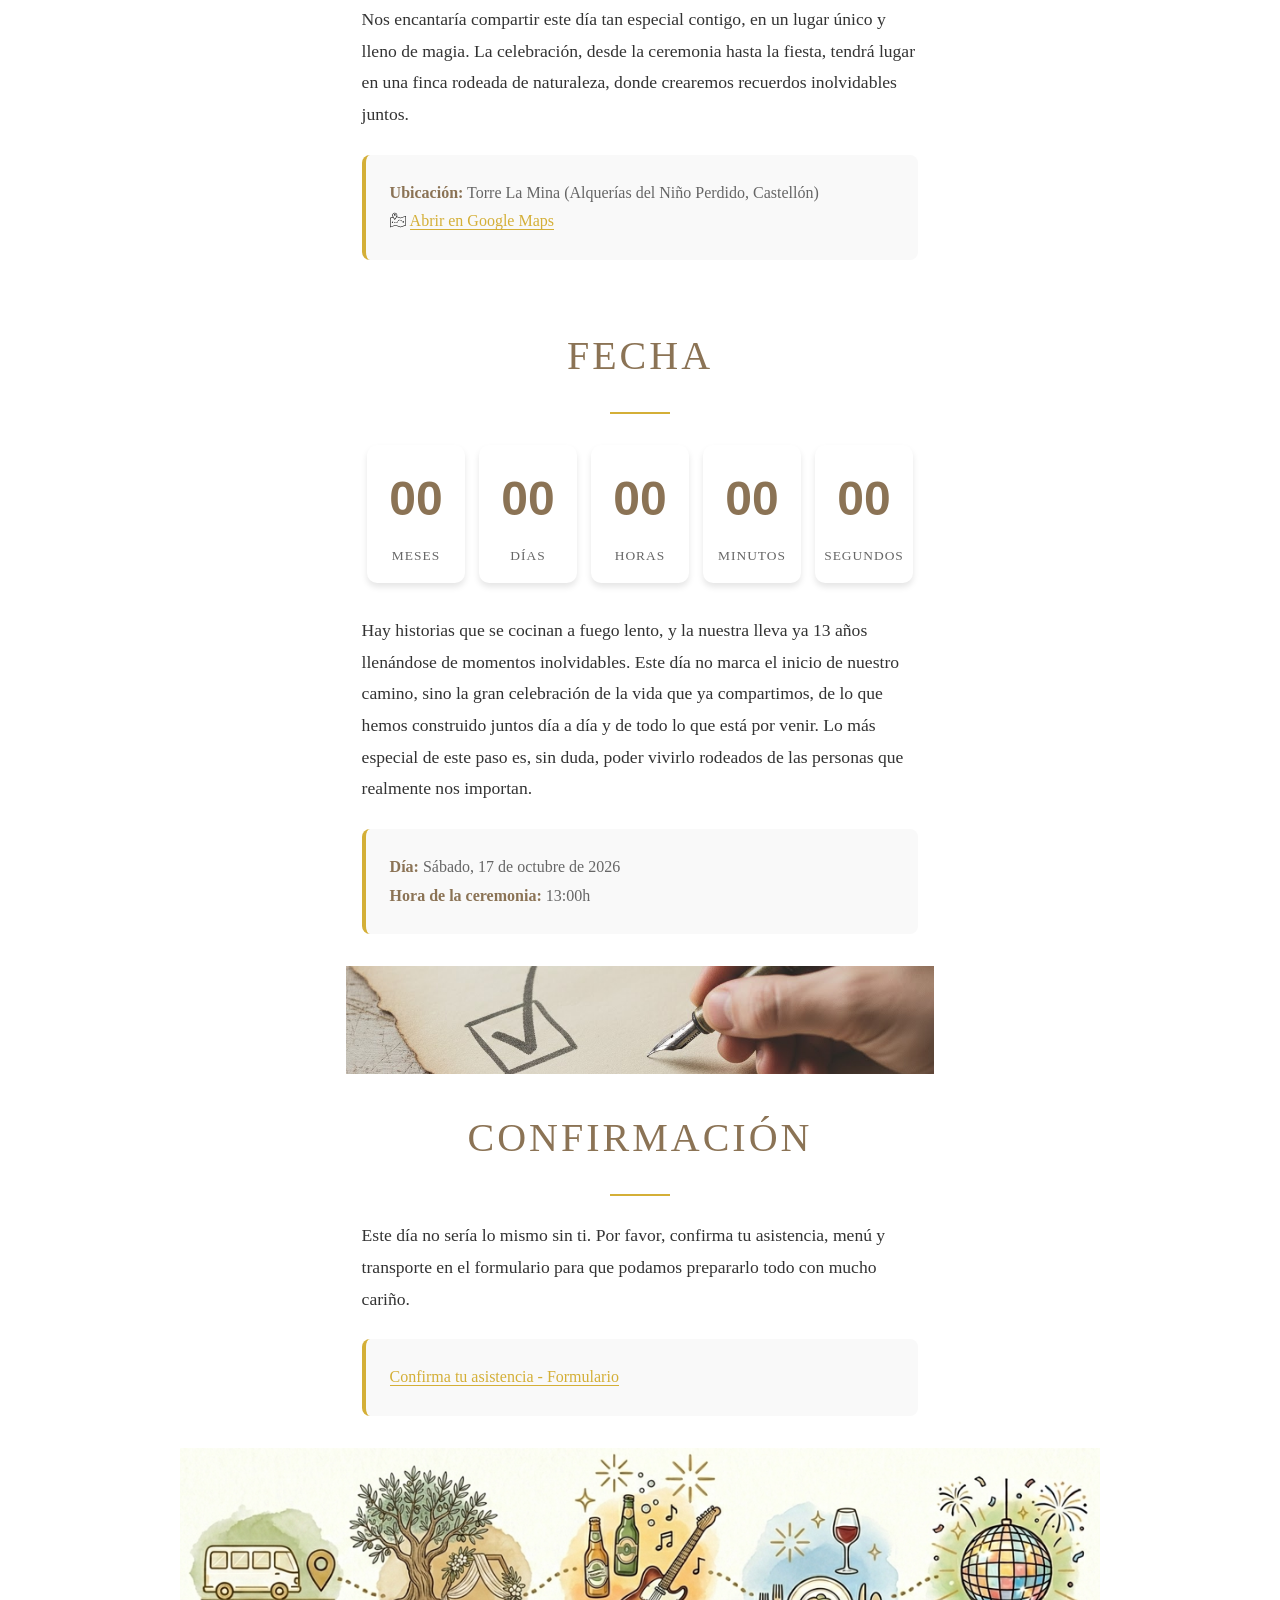
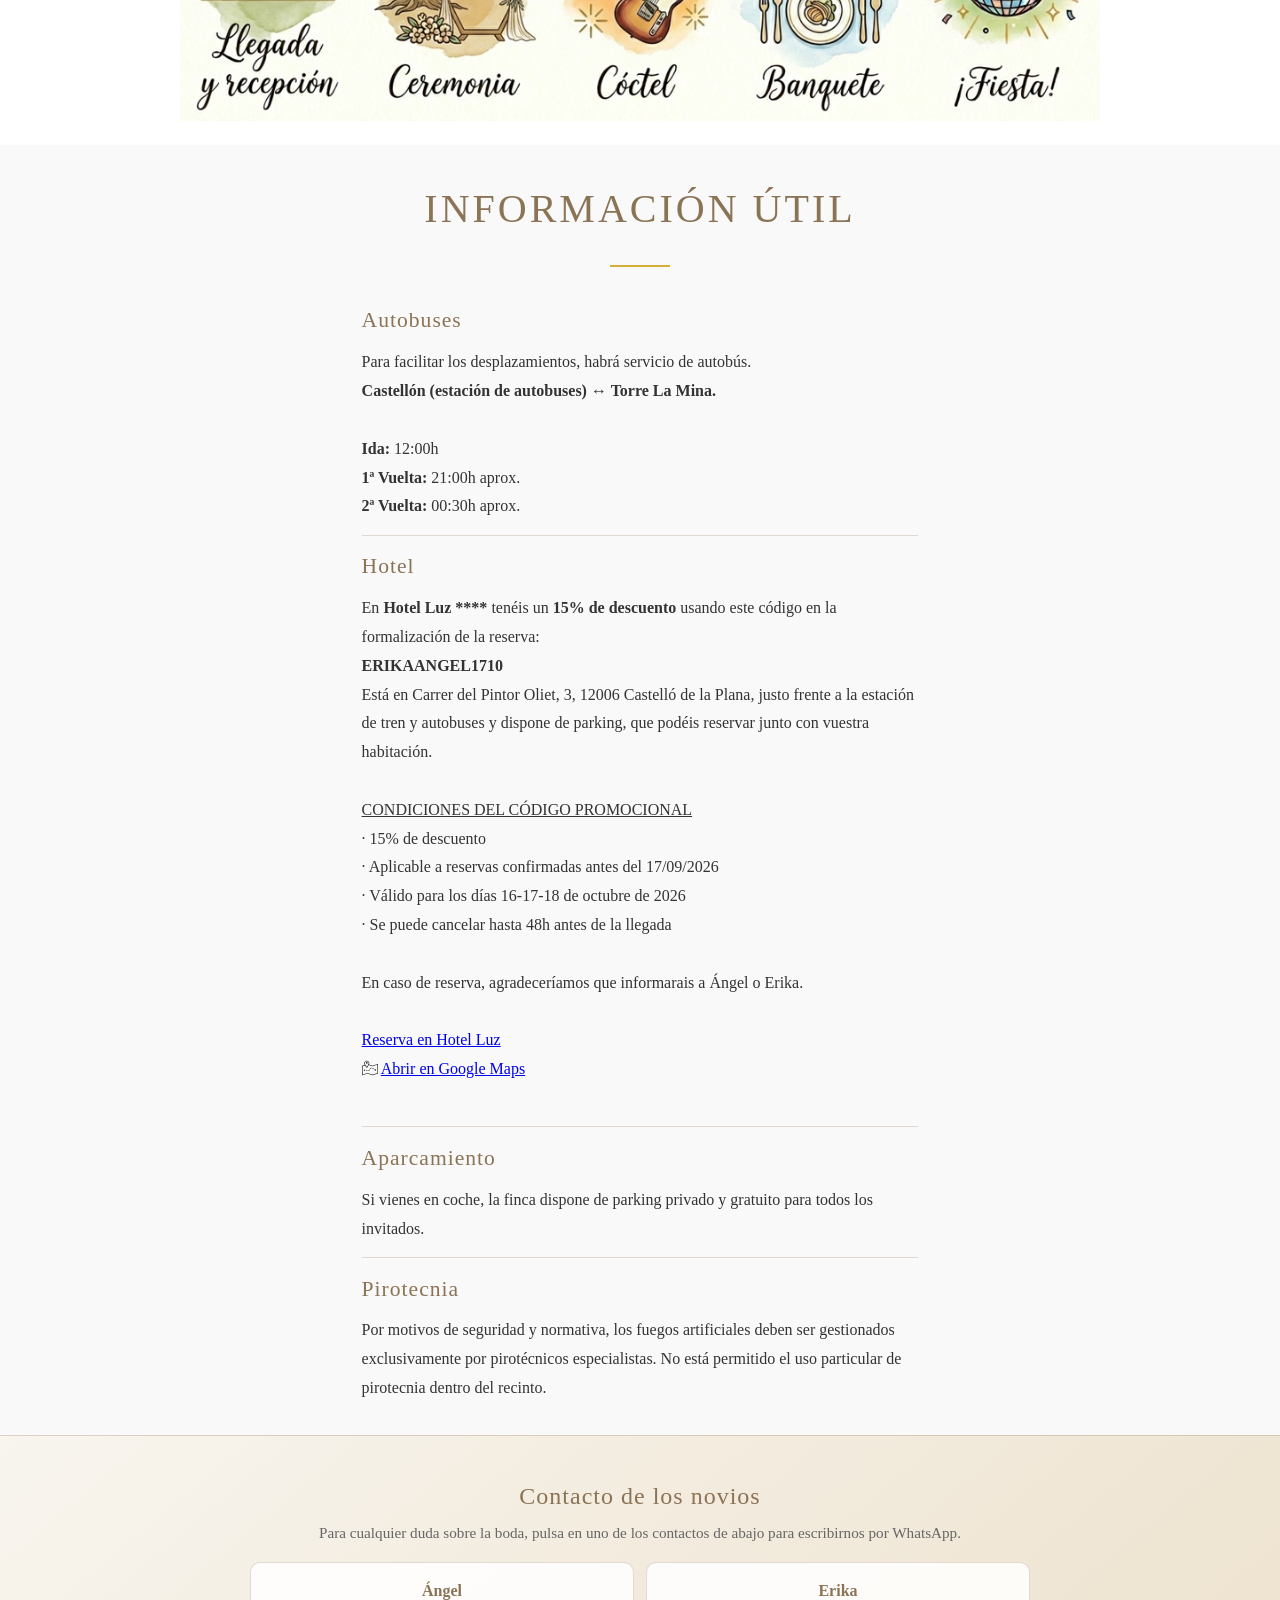
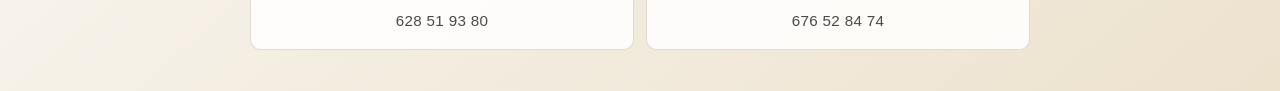
==== commit 9122162d: "Refine hotel promotion text in index.html for improved readability by restructuring the discount cod" ====
--- a/index.html
+++ b/index.html
@@ -149,7 +149,7 @@
                     <div class="info-useful-item">
                         <h3 class="info-useful-title">Hotel</h3>
                         <p class="info-useful-text">
-                            En <strong>Hotel Luz ****</strong> tenéis un <strong>15% de descuento</strong> usando este código: <strong>ERIKAANGEL1710</strong> en la formalización de la reserva. Está en Carrer del Pintor Oliet, 3, 12006 Castelló de la Plana, justo frente a la estación de tren y autobuses y dispone de parking, que podéis reservar junto con vuestra habitación.<br><br>
+                            En <strong>Hotel Luz ****</strong> tenéis un <strong>15% de descuento</strong> usando este código en la formalización de la reserva:<br><strong>ERIKAANGEL1710</strong><br>Está en Carrer del Pintor Oliet, 3, 12006 Castelló de la Plana, justo frente a la estación de tren y autobuses y dispone de parking, que podéis reservar junto con vuestra habitación.<br><br>
                             <u>CONDICIONES DEL CÓDIGO PROMOCIONAL</u><br>
                             · 15% de descuento<br>
                             · Aplicable a reservas confirmadas antes del 17/09/2026<br>
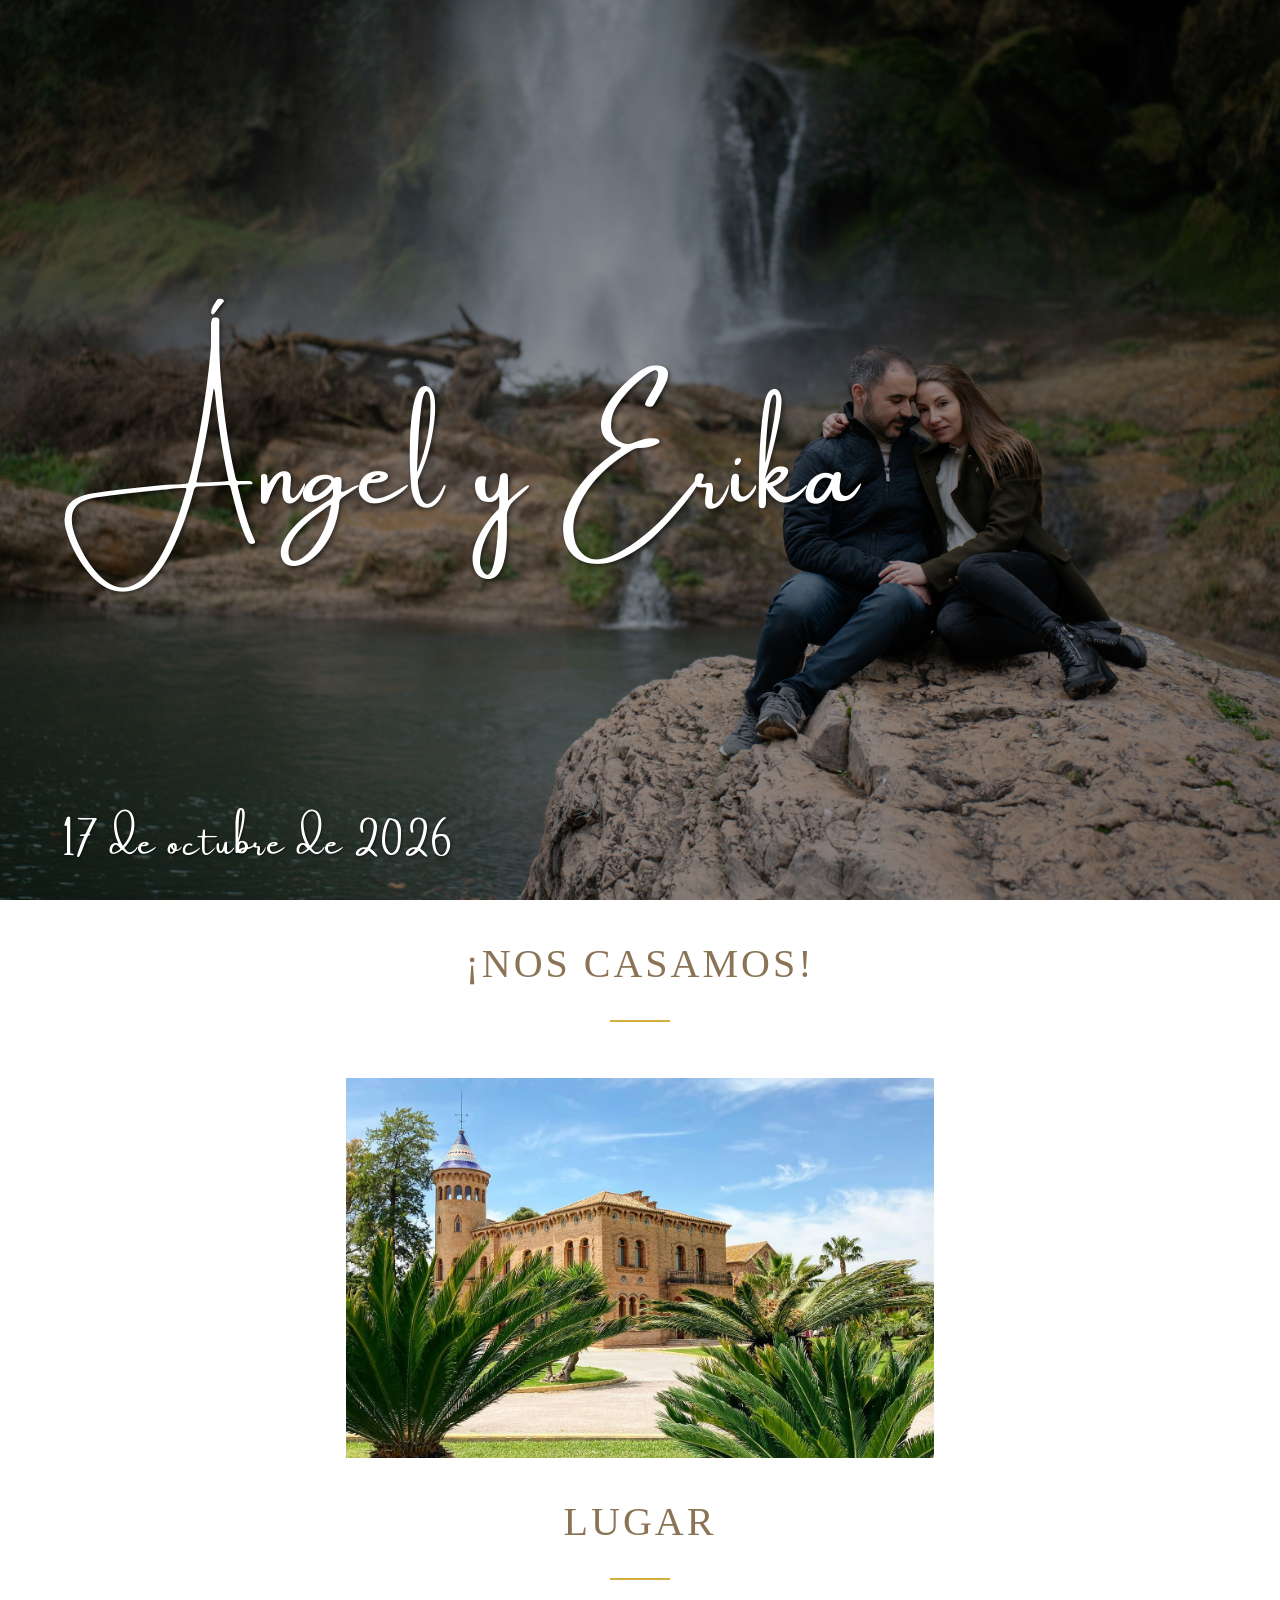
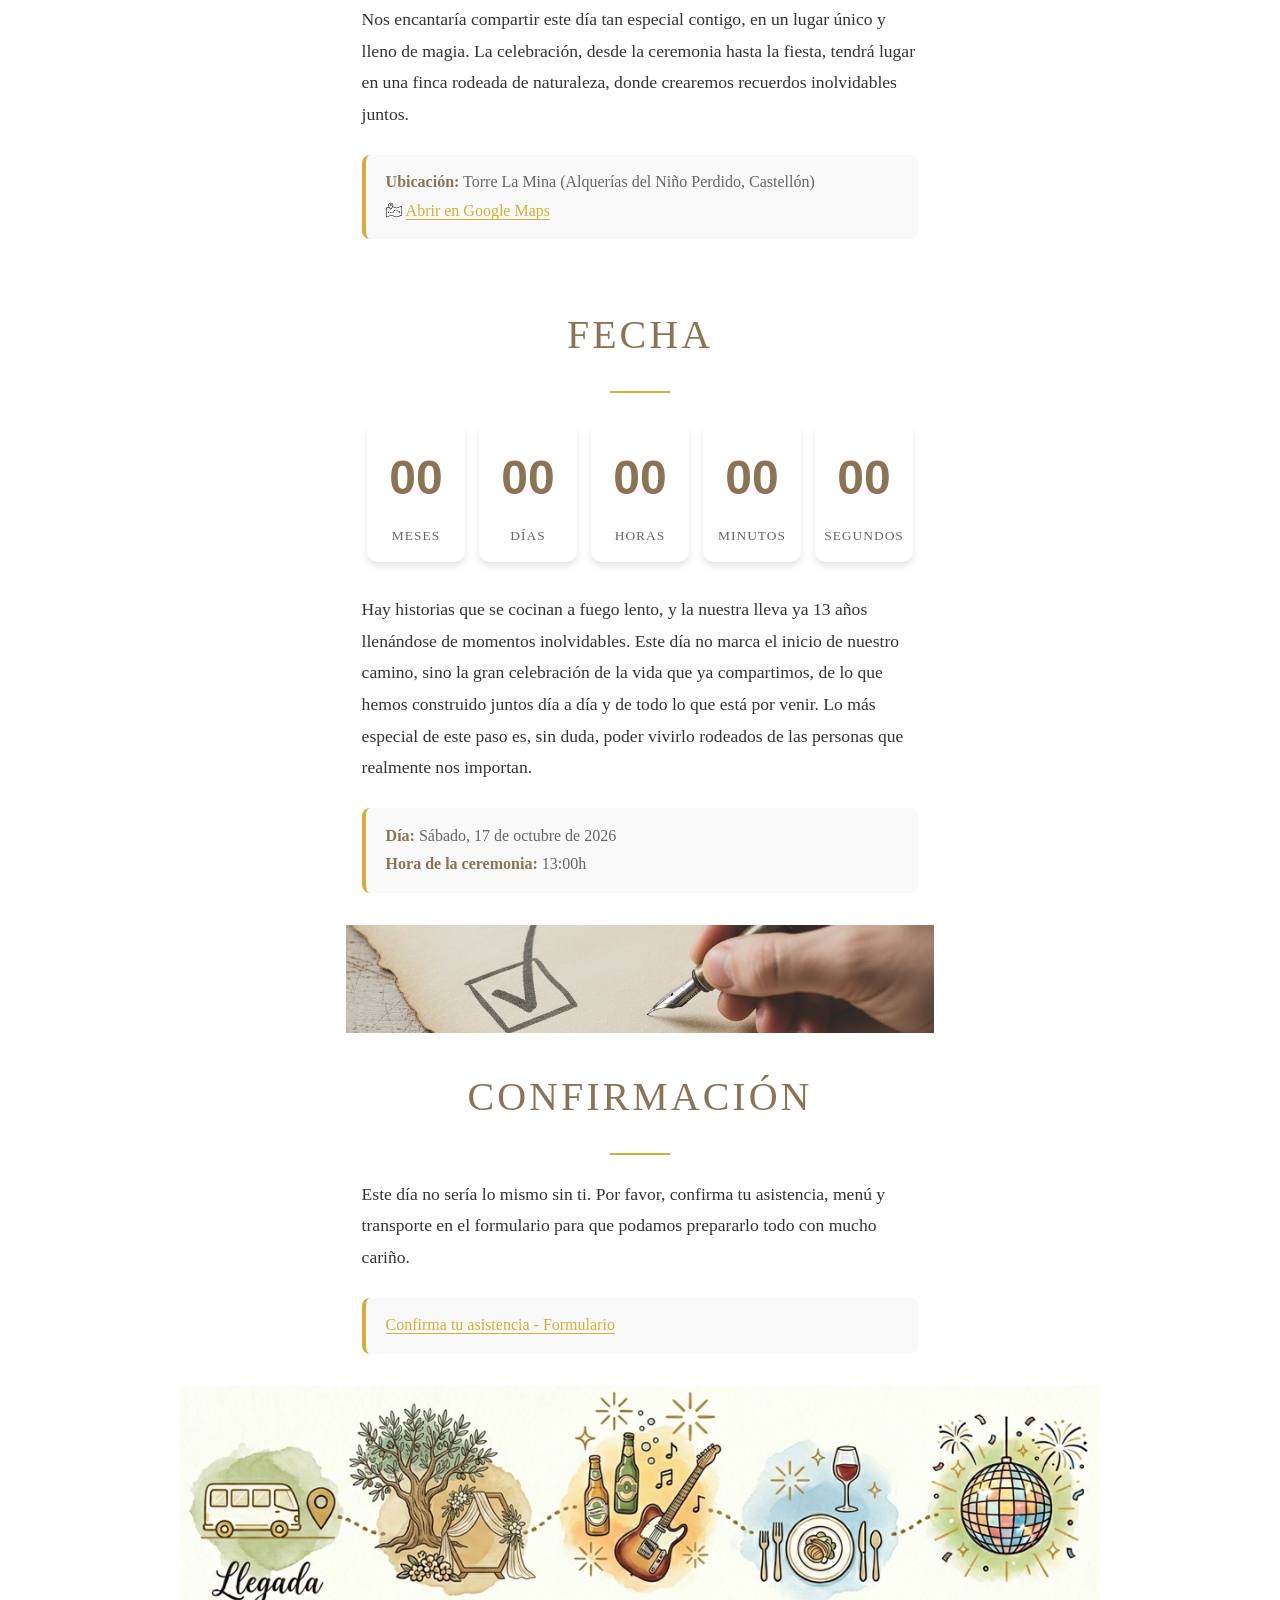
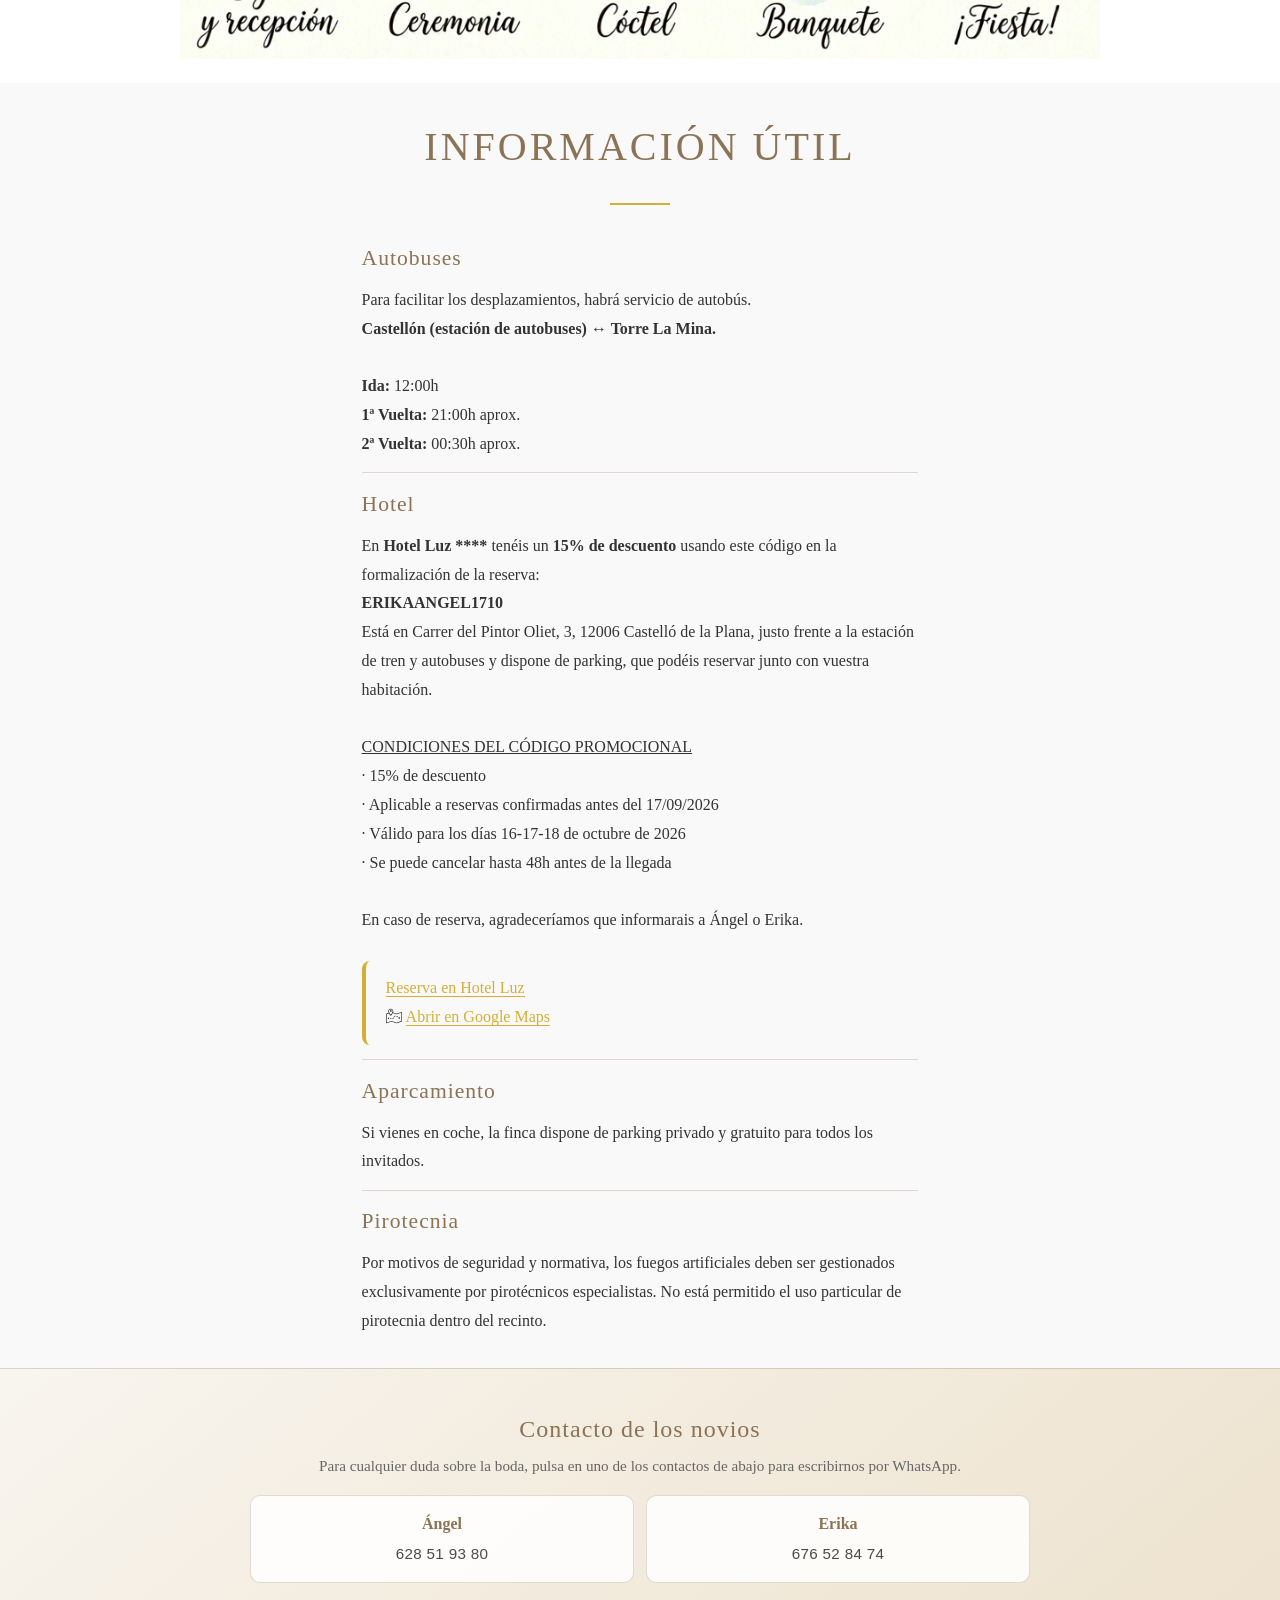
==== commit 24211991: "Refactor index.html structure for better readability by wrapping content in paragraph tags and adjus" ====
--- a/index.html
+++ b/index.html
@@ -157,10 +157,10 @@
                             · Se puede cancelar hasta 48h antes de la llegada<br><br>
                             
                             En caso de reserva, agradeceríamos que informarais a Ángel o Erika.
-                            <br><br>
+                        </p><br>
+                        <p class="section-details">
                             <a href="https://www.hotelluz.com/es" target="_blank" rel="noopener noreferrer" class="map-link">Reserva en Hotel Luz</a><br>
-                            <img src="images/ubi_icon.svg" alt="Ubicación" class="map-icon"> <a href="https://www.google.com/maps/search/?api=1&amp;query=Hotel+Luz+Castell%C3%B3n" target="_blank" rel="noopener noreferrer" class="map-link">Abrir en Google Maps</a><br><br>
-                            
+                            <img src="images/ubi_icon.svg" alt="Ubicación" class="map-icon"> <a href="https://www.google.com/maps/search/?api=1&amp;query=Hotel+Luz+Castell%C3%B3n" target="_blank" rel="noopener noreferrer" class="map-link">Abrir en Google Maps</a>
                         </p>
                     </div>
                     <div class="info-useful-item">
--- a/styles.css
+++ b/styles.css
@@ -280,7 +280,7 @@
     color: var(--light-text);
     line-height: 1.8;
     background: #f9f9f9;
-    padding: 1.5rem;
+    padding: 0.85rem 1.25rem;
     border-radius: 8px;
     border-left: 4px solid var(--primary-color);
 }
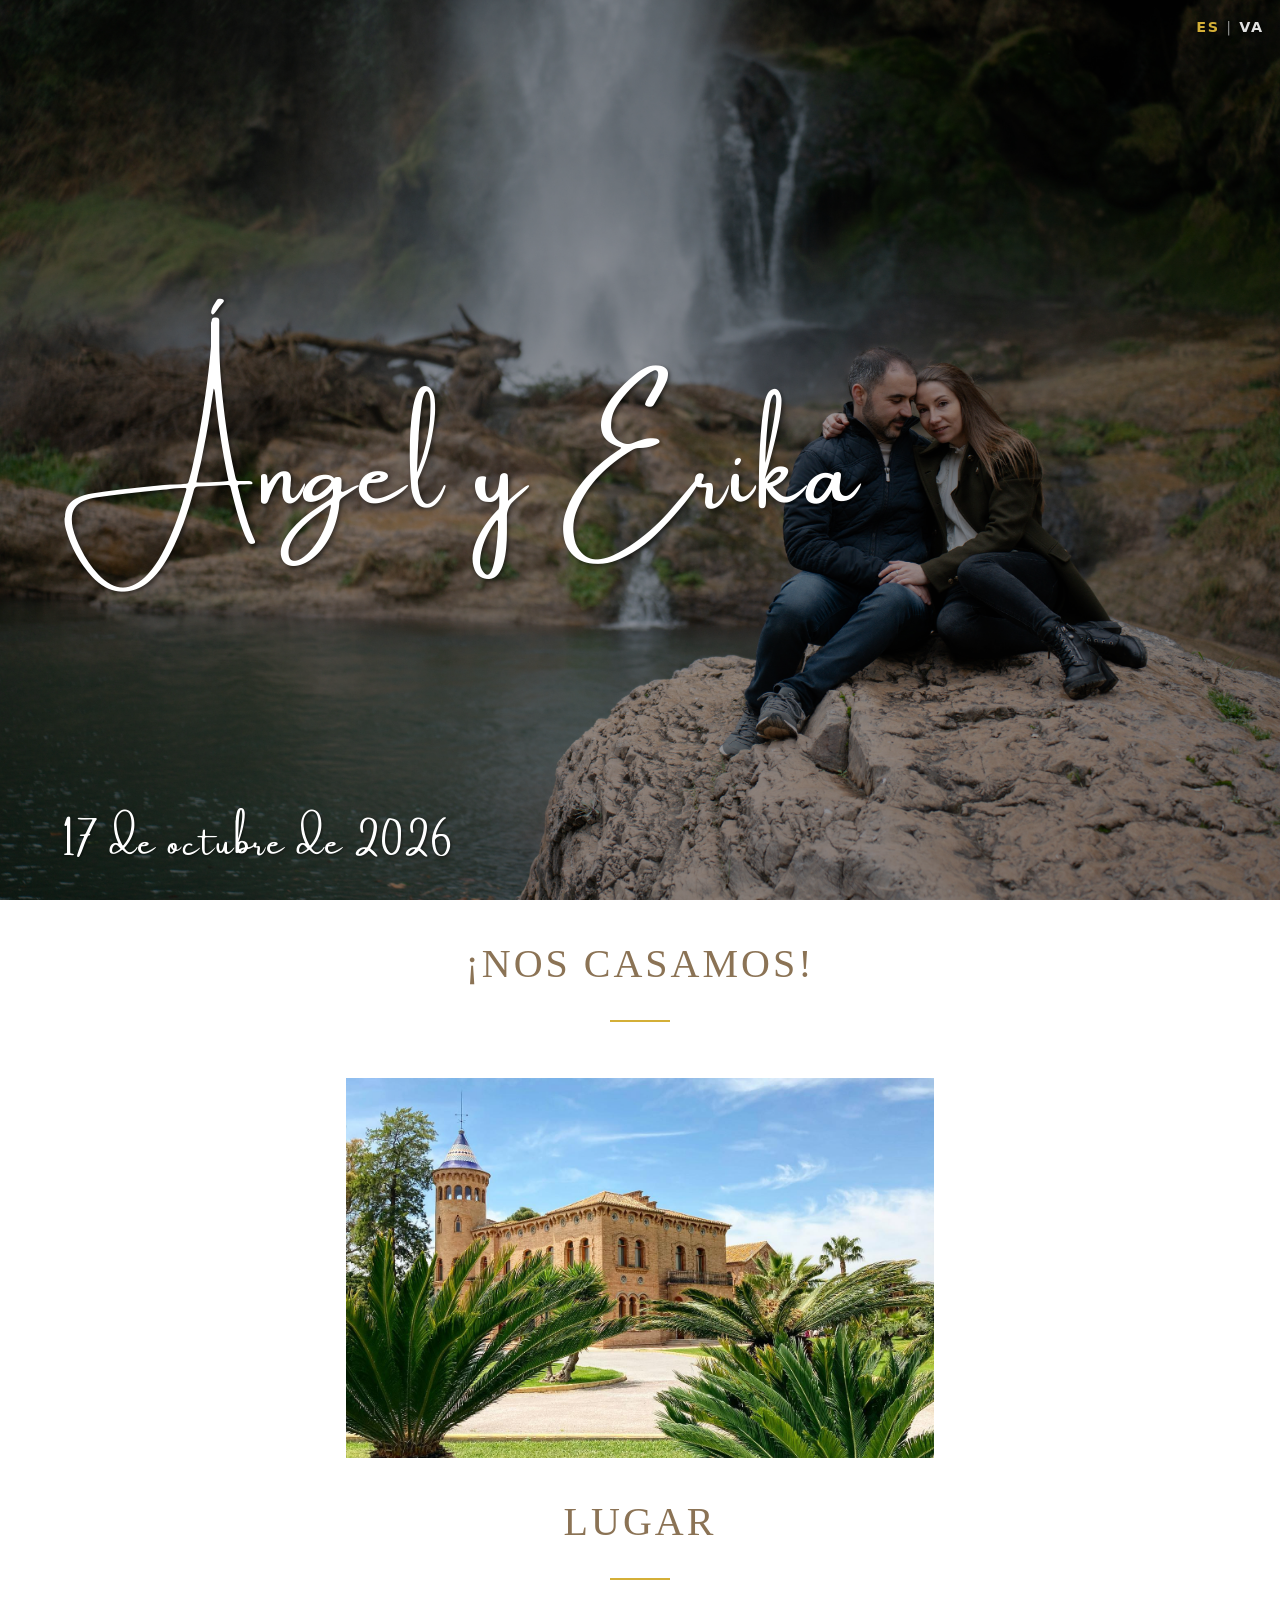
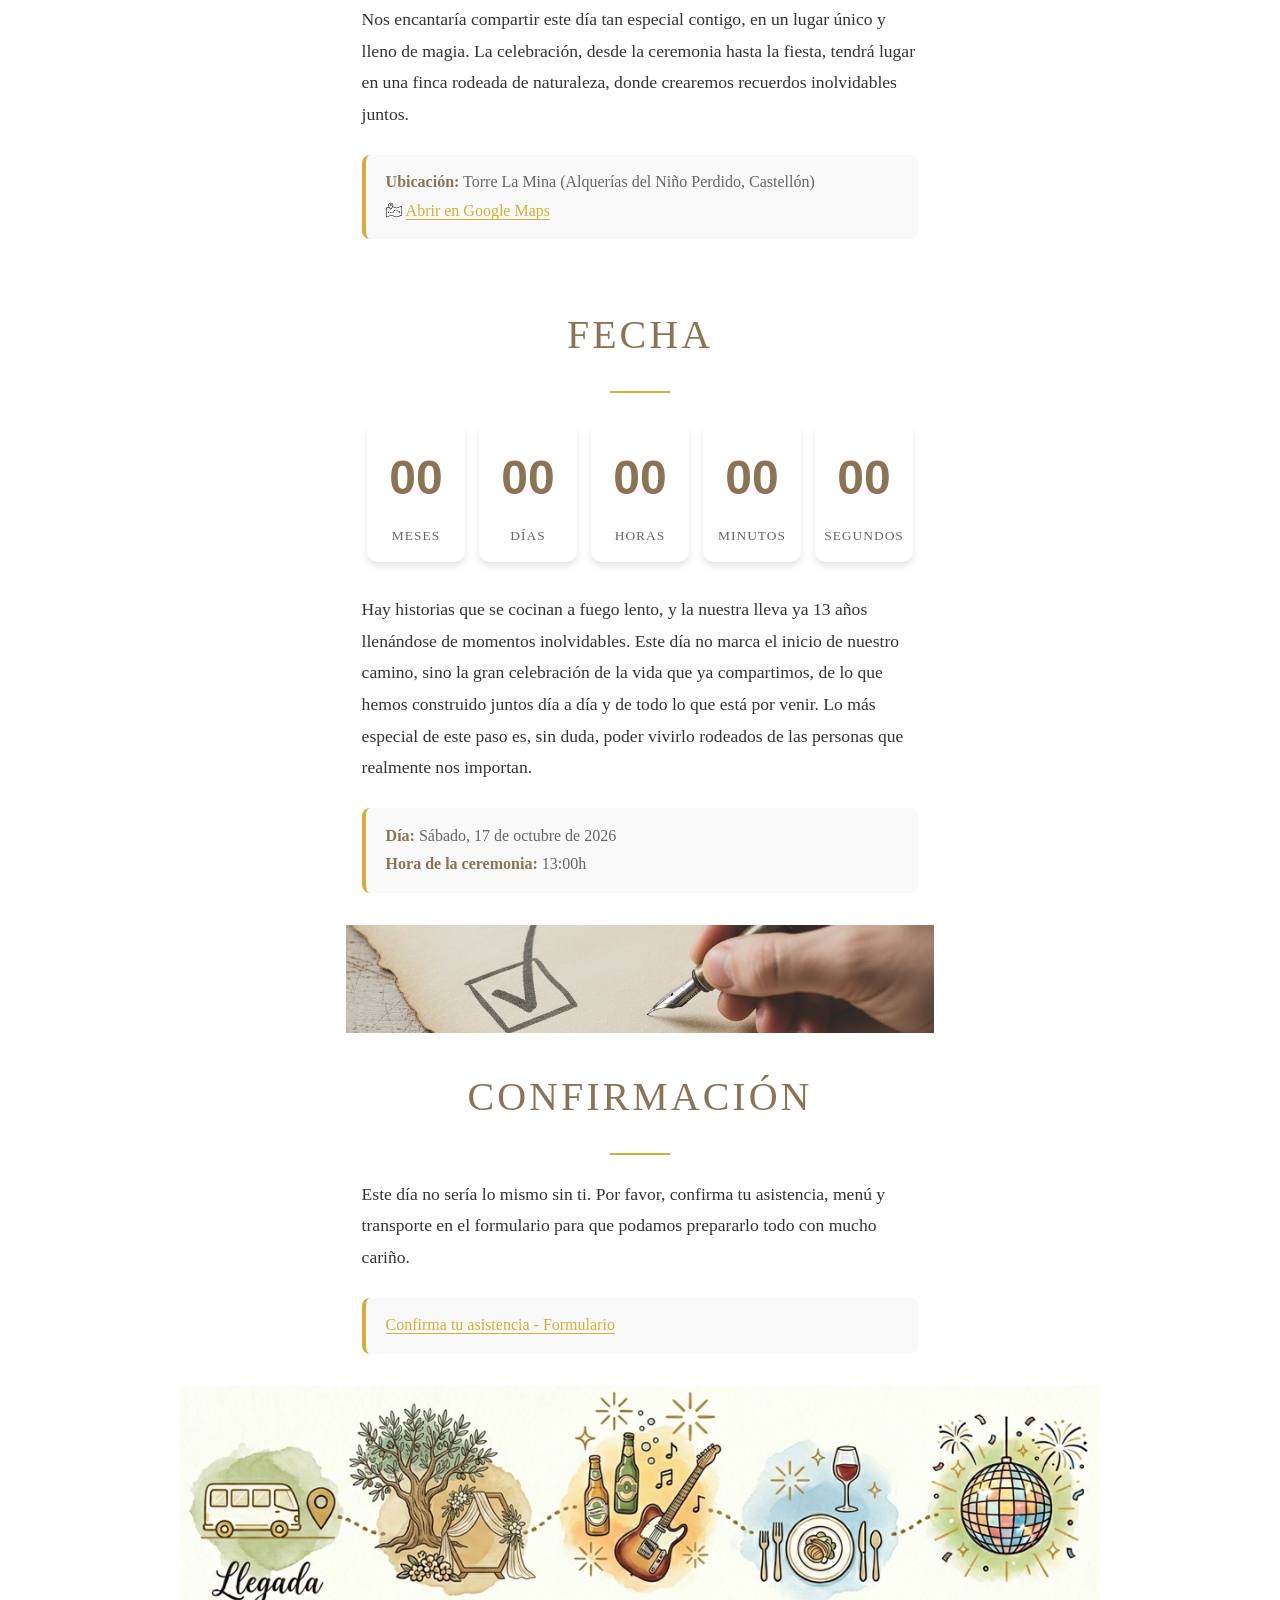
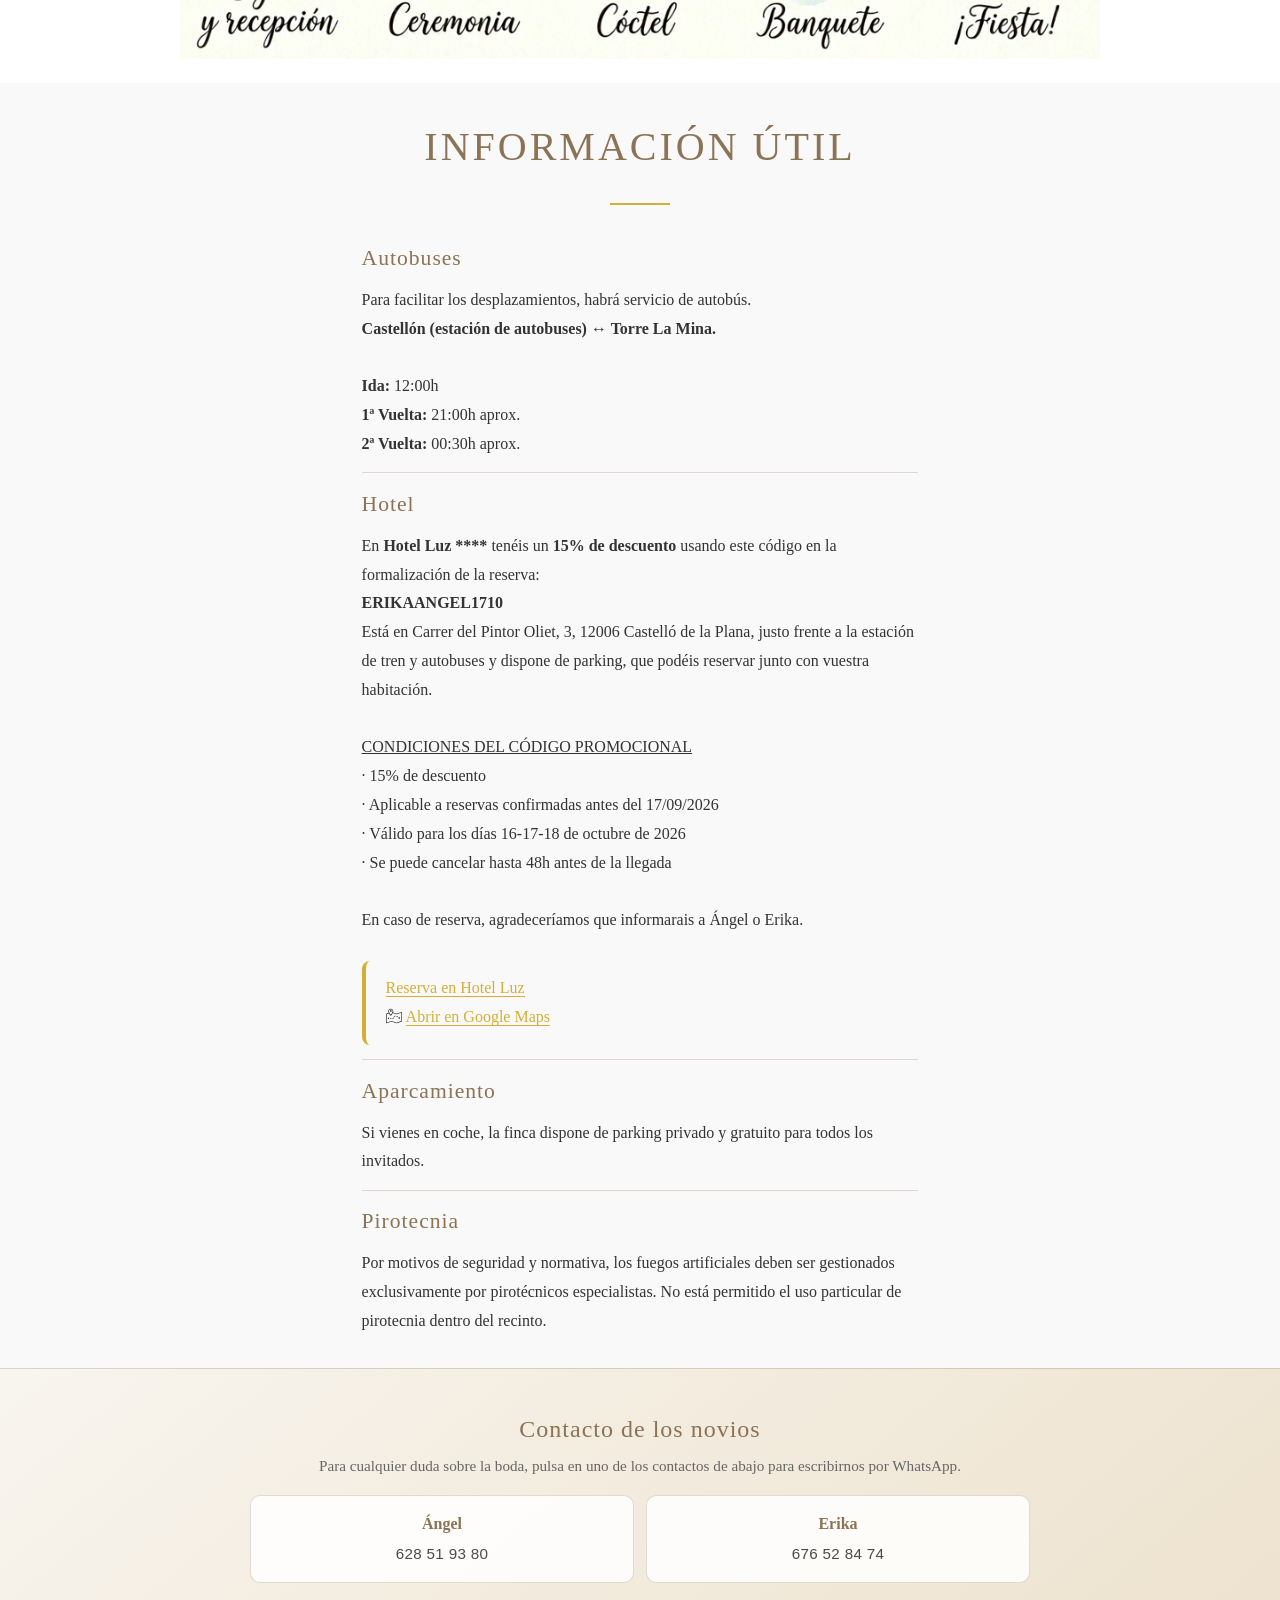
==== commit 731a0c3c: "Add language switcher to index.html and va/index.html, enhance copy feedback in script.js for multil" ====
--- a/index.html
+++ b/index.html
@@ -23,6 +23,11 @@
 
     <!-- Cabecera con foto de novios -->
     <header class="hero">
+        <nav class="lang-switch" aria-label="Selector de idioma">
+            <a href="./" class="lang-switch-link lang-switch-link--current" aria-current="page">ES</a>
+            <span class="lang-switch-sep" aria-hidden="true">|</span>
+            <a href="va/" class="lang-switch-link">VA</a>
+        </nav>
         <div class="hero-image">
             <div class="hero-overlay"></div>
             <div class="hero-content">
@@ -39,14 +44,12 @@
         </div>
     </section>
 
-    <!-- Imagen del lugar bajo el contador -->
     <section class="standalone-image-section">
         <div class="section-image">
             <img src="images/lugar.jpg" alt="Lugar de la celebración">
         </div>
     </section>
 
-    <!-- Sección Lugar -->
     <section class="info-section centered-section">
         <div class="section-content">
             <h2 class="section-title">Lugar</h2>
@@ -63,7 +66,6 @@
         </div>
     </section>
 
-    <!-- Sección Fecha -->
     <section class="info-section reverse centered-section">
         <div class="section-content">
             <h2 class="section-title">Fecha</h2>
@@ -102,14 +104,12 @@
         </div>
     </section>
 
-    <!-- Banner de confirmación -->
     <section class="confirm-banner-section">
         <div class="confirm-banner-image">
             <img src="images/confirmacion.jpg" alt="Imagen de confirmación">
         </div>
     </section>
 
-    <!-- Sección Confirmación -->
     <section class="info-section centered-section">
         <div class="section-content">
             <h2 class="section-title">Confirmación</h2>
@@ -128,7 +128,6 @@
         </div>
     </section>
 
-    <!-- Sección Información Útil -->
     <section class="info-section reverse info-useful-section centered-section">
         <div class="section-content">
             <h2 class="section-title">Información Útil</h2>
@@ -180,7 +179,6 @@
         </div>
     </section>
 
-    <!-- Sección Regalos -->
     <section class="info-section gifts-section">
         <div class="section-image">
             <img src="images/regalos.jpg" alt="Detalle para los novios">
@@ -208,7 +206,6 @@
         </div>
     </section>
 
-    <!-- Pie de página -->
     <footer class="footer">
         <div class="footer-content">
             <p class="footer-title">Contacto de los novios</p>
--- a/styles.css
+++ b/styles.css
@@ -95,6 +95,48 @@
     position: absolute;
     bottom: 5%;
     left: 5%;
+}
+
+/* Selector VA | ES (dalt a la dreta sobre la portada) */
+.lang-switch {
+    position: absolute;
+    top: max(1rem, env(safe-area-inset-top));
+    right: max(1rem, env(safe-area-inset-right));
+    z-index: 10;
+    display: flex;
+    align-items: center;
+    gap: 0.4rem;
+    font-family: system-ui, -apple-system, 'Segoe UI', sans-serif;
+    font-size: 0.9rem;
+    font-weight: 600;
+    letter-spacing: 0.12em;
+}
+
+.lang-switch-link {
+    color: var(--white);
+    text-decoration: none;
+    text-shadow: 0 1px 3px rgba(0, 0, 0, 0.65);
+    opacity: 0.88;
+    transition: opacity 0.2s ease, color 0.2s ease;
+}
+
+.lang-switch-link:hover {
+    opacity: 1;
+    color: var(--primary-color);
+}
+
+.lang-switch-link--current {
+    opacity: 1;
+    color: var(--primary-color);
+    pointer-events: none;
+    cursor: default;
+}
+
+.lang-switch-sep {
+    color: rgba(255, 255, 255, 0.55);
+    text-shadow: 0 1px 2px rgba(0, 0, 0, 0.5);
+    font-weight: 400;
+    user-select: none;
 }
 
 /* Countdown Section */
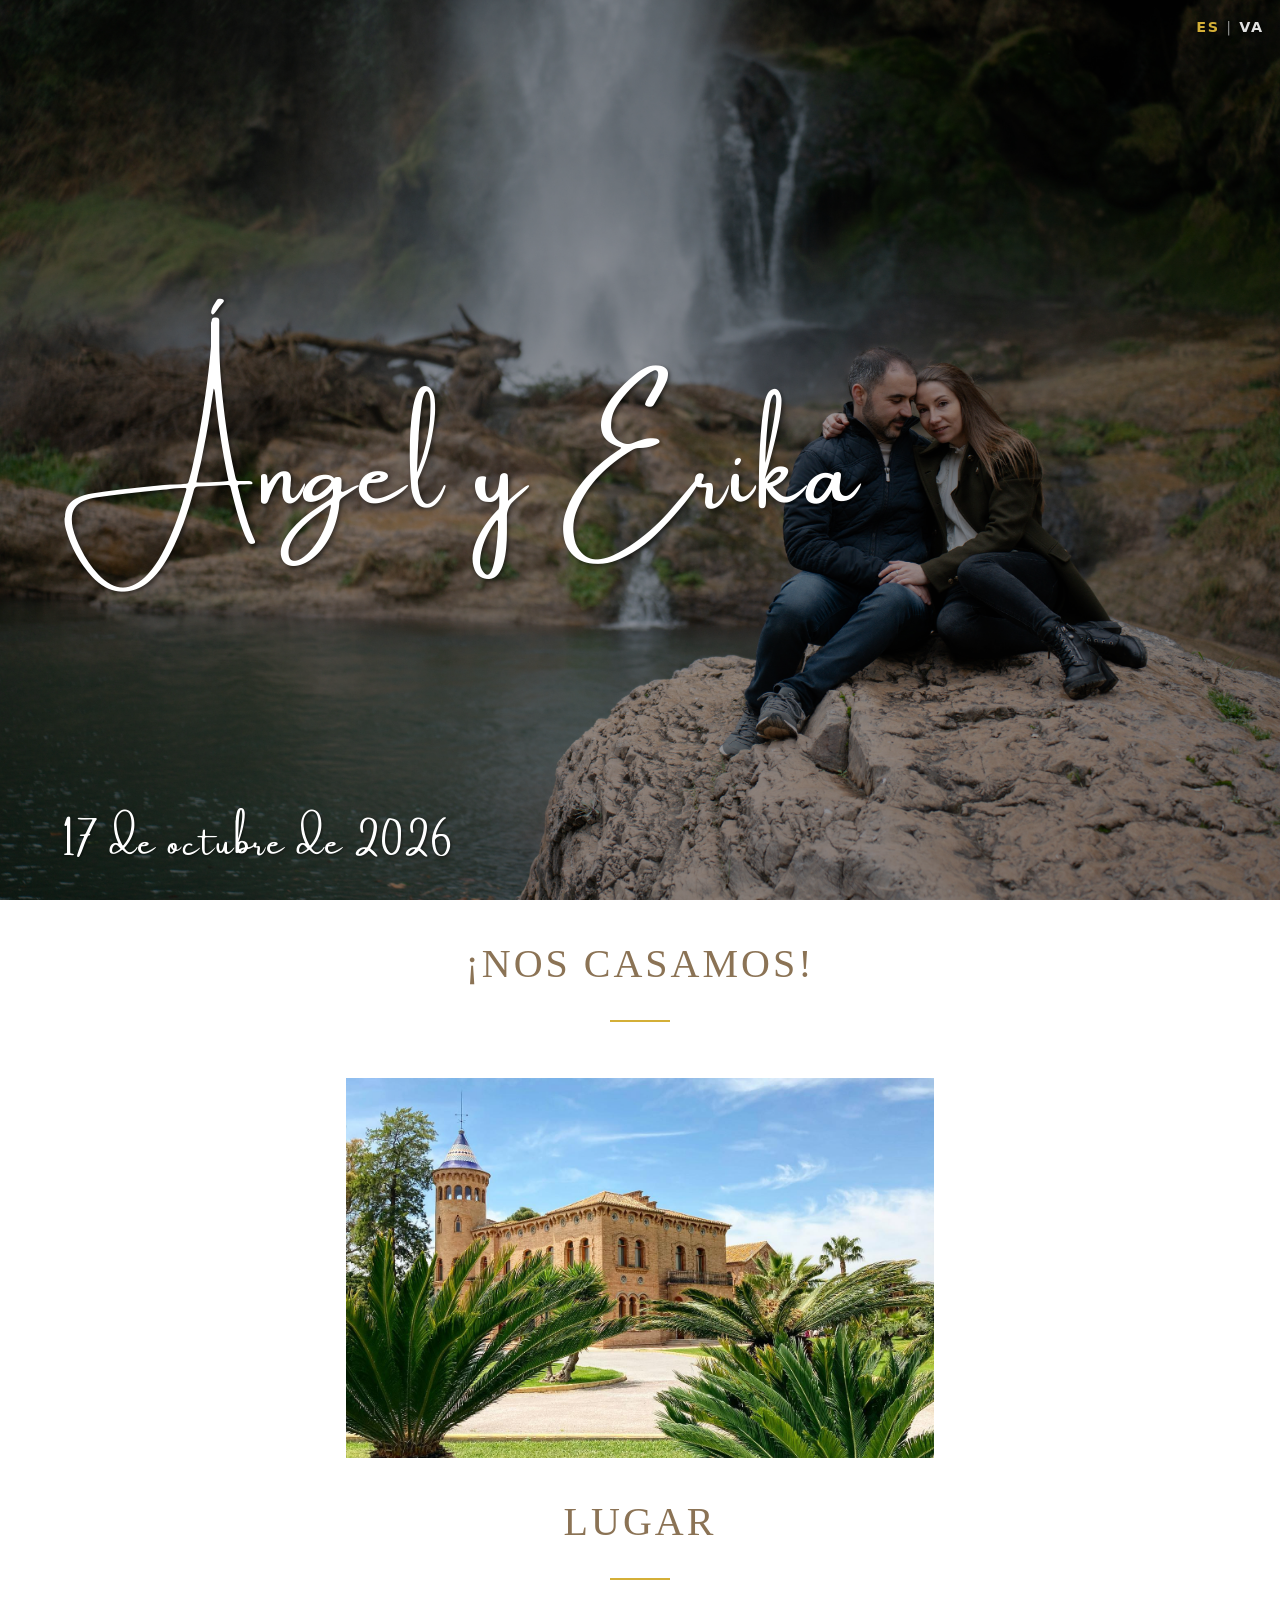
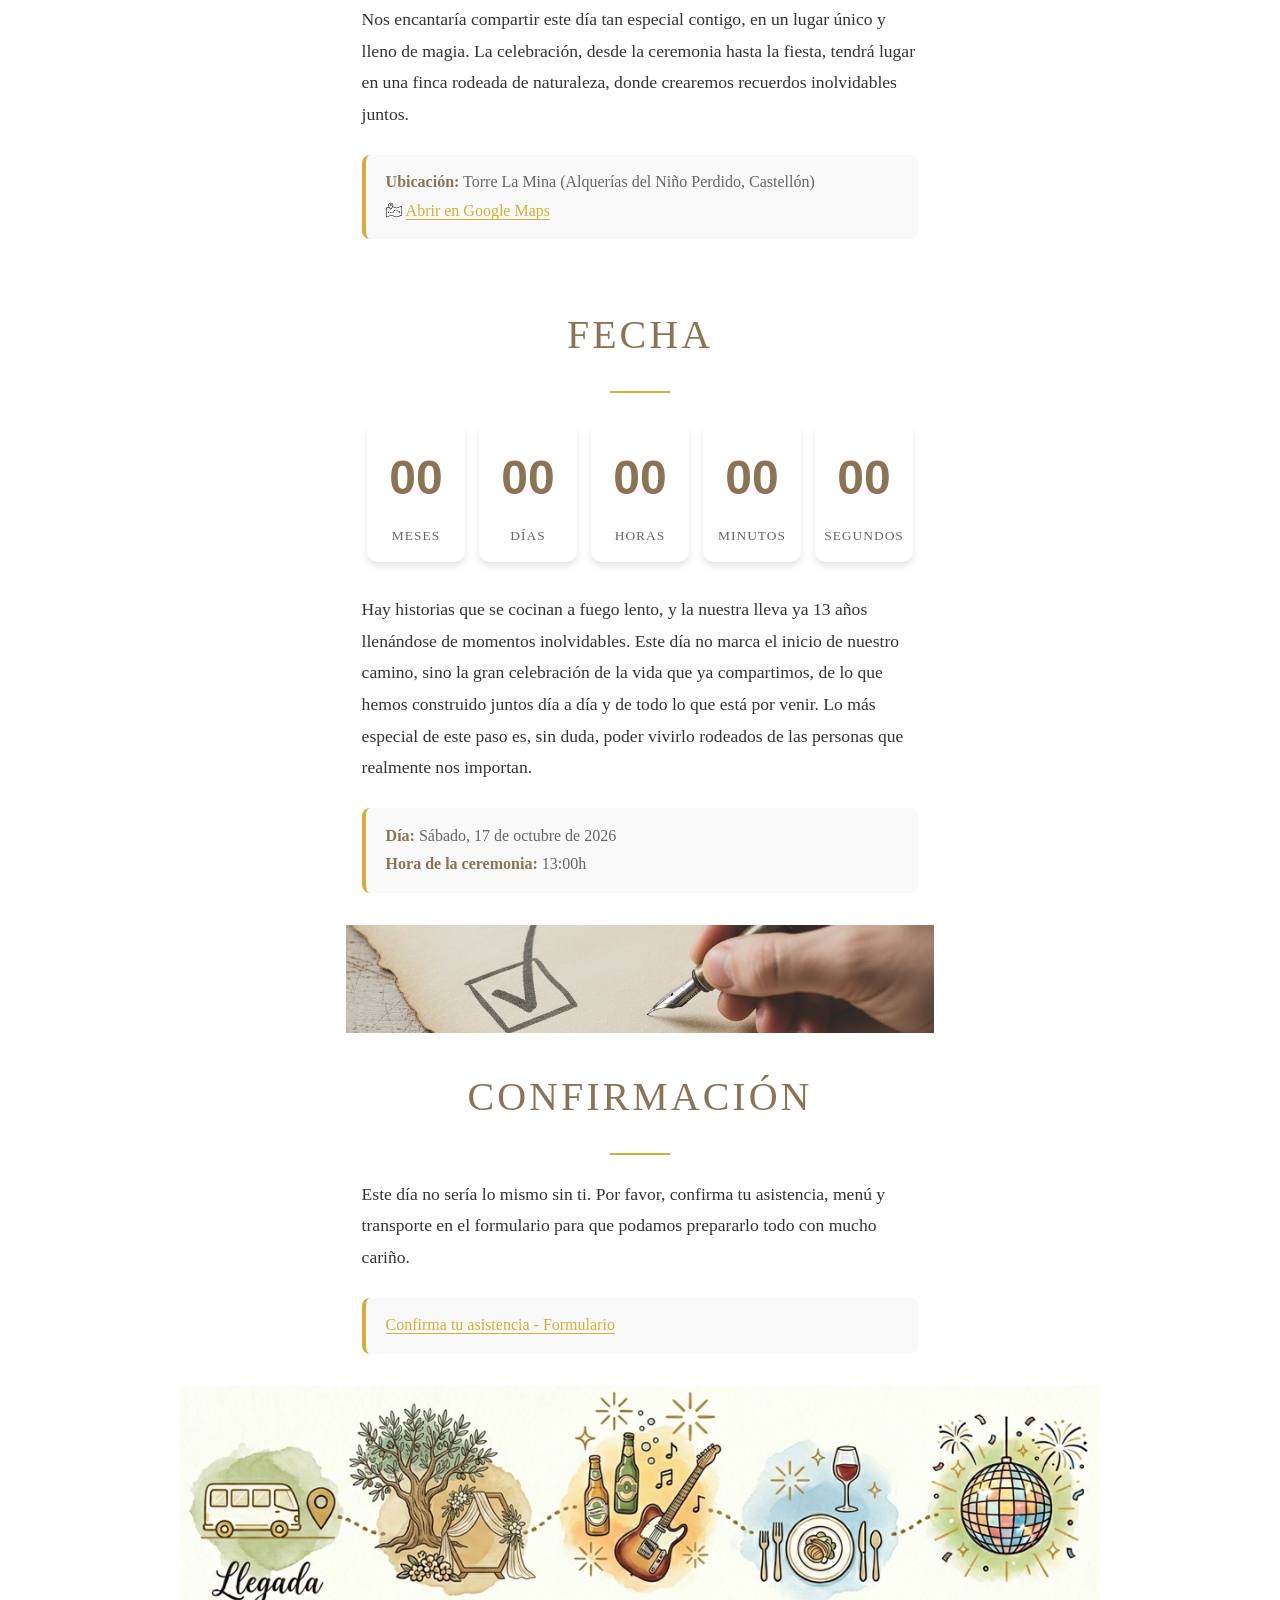
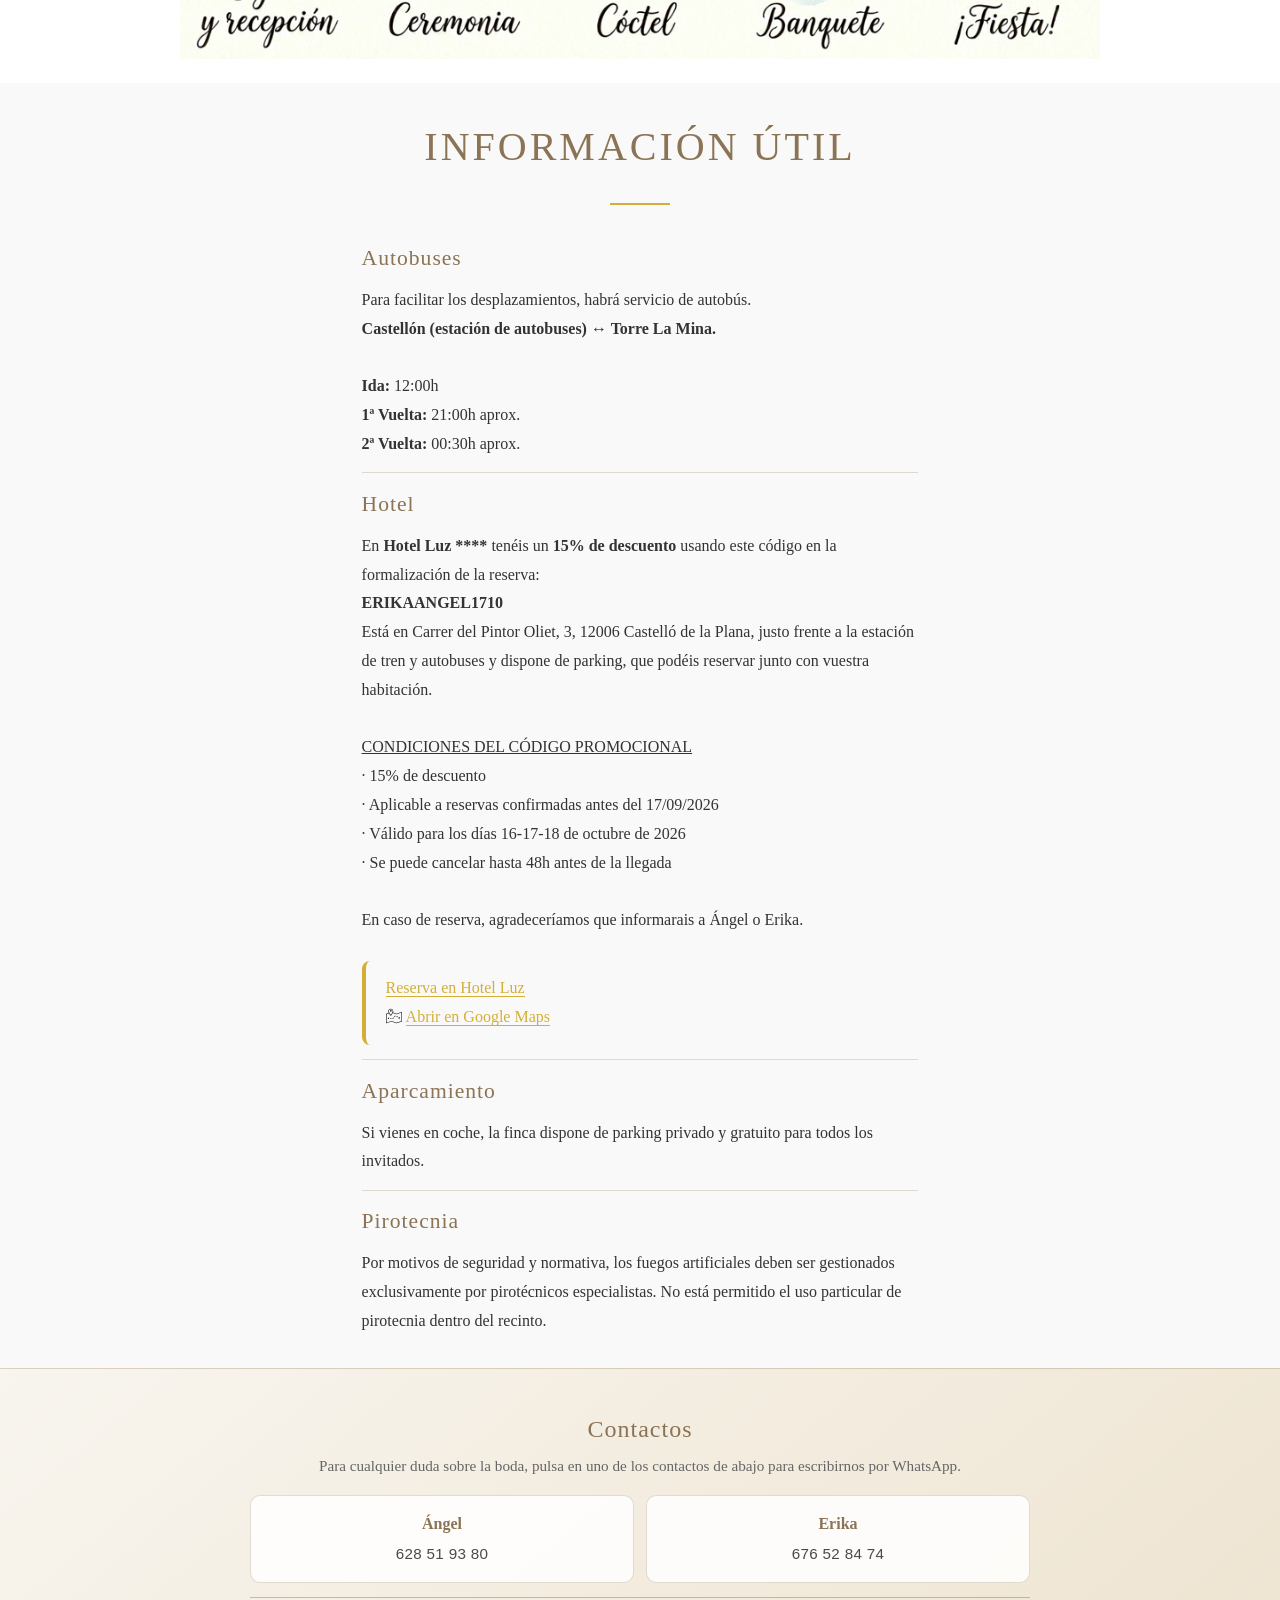
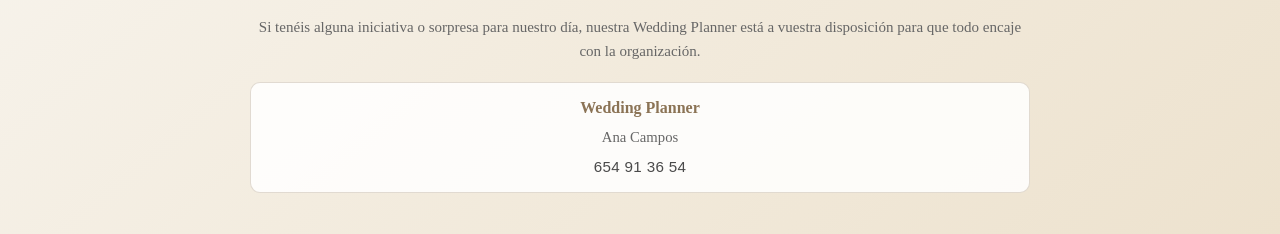
==== commit 7bbb855a: "Update footer in index.html and va/index.html to include Wedding Planner contact information and a m" ====
--- a/index.html
+++ b/index.html
@@ -23,13 +23,13 @@
 
     <!-- Cabecera con foto de novios -->
     <header class="hero">
-        <nav class="lang-switch" aria-label="Selector de idioma">
-            <a href="./" class="lang-switch-link lang-switch-link--current" aria-current="page">ES</a>
-            <span class="lang-switch-sep" aria-hidden="true">|</span>
-            <a href="va/" class="lang-switch-link">VA</a>
-        </nav>
         <div class="hero-image">
             <div class="hero-overlay"></div>
+            <nav class="lang-switch" aria-label="Selector de idioma">
+                <a href="./" class="lang-switch-link lang-switch-link--current" aria-current="page">ES</a>
+                <span class="lang-switch-sep" aria-hidden="true">|</span>
+                <a href="va/" class="lang-switch-link">VA</a>
+            </nav>
             <div class="hero-content">
                 <h1 class="hero-names">Ángel y Erika</h1>
                 <p class="hero-date">17 de octubre de 2026</p>
@@ -208,7 +208,7 @@
 
     <footer class="footer">
         <div class="footer-content">
-            <p class="footer-title">Contacto de los novios</p>
+            <p class="footer-title">Contactos</p>
             <p class="footer-subtitle">Para cualquier duda sobre la boda, pulsa en uno de los contactos de abajo para escribirnos por WhatsApp.</p>
             <div class="footer-contacts">
                 <a class="footer-contact" href="https://wa.me/34628519380" target="_blank" rel="noopener noreferrer" aria-label="Escribir por WhatsApp a Ángel al 628 51 93 80">
@@ -219,6 +219,13 @@
                     <span class="footer-contact-name">Erika</span>
                     <span class="footer-contact-phone">676 52 84 74</span>
                 </a>
+                <div class="footer-separator" aria-hidden="true"></div>
+                <p class="footer-planner-message">Si tenéis alguna iniciativa o sorpresa para nuestro día, nuestra Wedding Planner está a vuestra disposición para que todo encaje con la organización.</p>
+                <a class="footer-contact footer-contact--planner" href="https://wa.me/34654913654" target="_blank" rel="noopener noreferrer" aria-label="Escribir por WhatsApp a la Wedding Planner Ana Campos al +34 654 91 36 54">
+                    <span class="footer-contact-name">Wedding Planner</span>
+                    <span class="footer-contact-description">Ana Campos</span>
+                    <span class="footer-contact-phone">654 91 36 54</span>
+                </a>
             </div>
         </div>
     </footer>
--- a/styles.css
+++ b/styles.css
@@ -97,19 +97,23 @@
     left: 5%;
 }
 
-/* Selector VA | ES (dalt a la dreta sobre la portada) */
+/* Selector ES | VA (dalt a la dreta sobre la foto; dins .hero-image per alçada i z-index correctes en mòbil) */
 .lang-switch {
     position: absolute;
-    top: max(1rem, env(safe-area-inset-top));
-    right: max(1rem, env(safe-area-inset-right));
-    z-index: 10;
+    top: calc(1rem + env(safe-area-inset-top, 0px));
+    right: calc(1rem + env(safe-area-inset-right, 0px));
+    left: auto;
+    z-index: 5;
     display: flex;
     align-items: center;
     gap: 0.4rem;
+    width: max-content;
+    max-width: calc(100% - 2rem);
     font-family: system-ui, -apple-system, 'Segoe UI', sans-serif;
     font-size: 0.9rem;
     font-weight: 600;
     letter-spacing: 0.12em;
+    pointer-events: auto;
 }
 
 .lang-switch-link {
@@ -559,6 +563,22 @@
     gap: 0.75rem;
 }
 
+.footer-separator {
+    grid-column: 1 / -1;
+    width: 100%;
+    border-top: 1px solid rgba(139, 115, 85, 0.45);
+    margin: 0.15rem 0 0.1rem;
+}
+
+.footer-planner-message {
+    grid-column: 1 / -1;
+    font-size: 0.94rem;
+    line-height: 1.65;
+    color: var(--light-text);
+    margin: 0.2rem 0 0.35rem;
+    text-align: center;
+}
+
 .footer-contact {
     display: flex;
     align-items: center;
@@ -585,11 +605,25 @@
     color: var(--secondary-color);
 }
 
+.footer-contact-description {
+    font-size: 0.92rem;
+    color: var(--light-text);
+}
+
 .footer-contact-phone {
     font-family: 'Arial', sans-serif;
     font-size: 0.95rem;
     letter-spacing: 0.3px;
     color: #4a4a4a;
+}
+
+.footer-contact--planner {
+    grid-column: 1 / -1;
+    flex-direction: column;
+    justify-content: center;
+    text-align: center;
+    min-height: 88px;
+    gap: 0.25rem;
 }
 
 /* Responsive Design */
